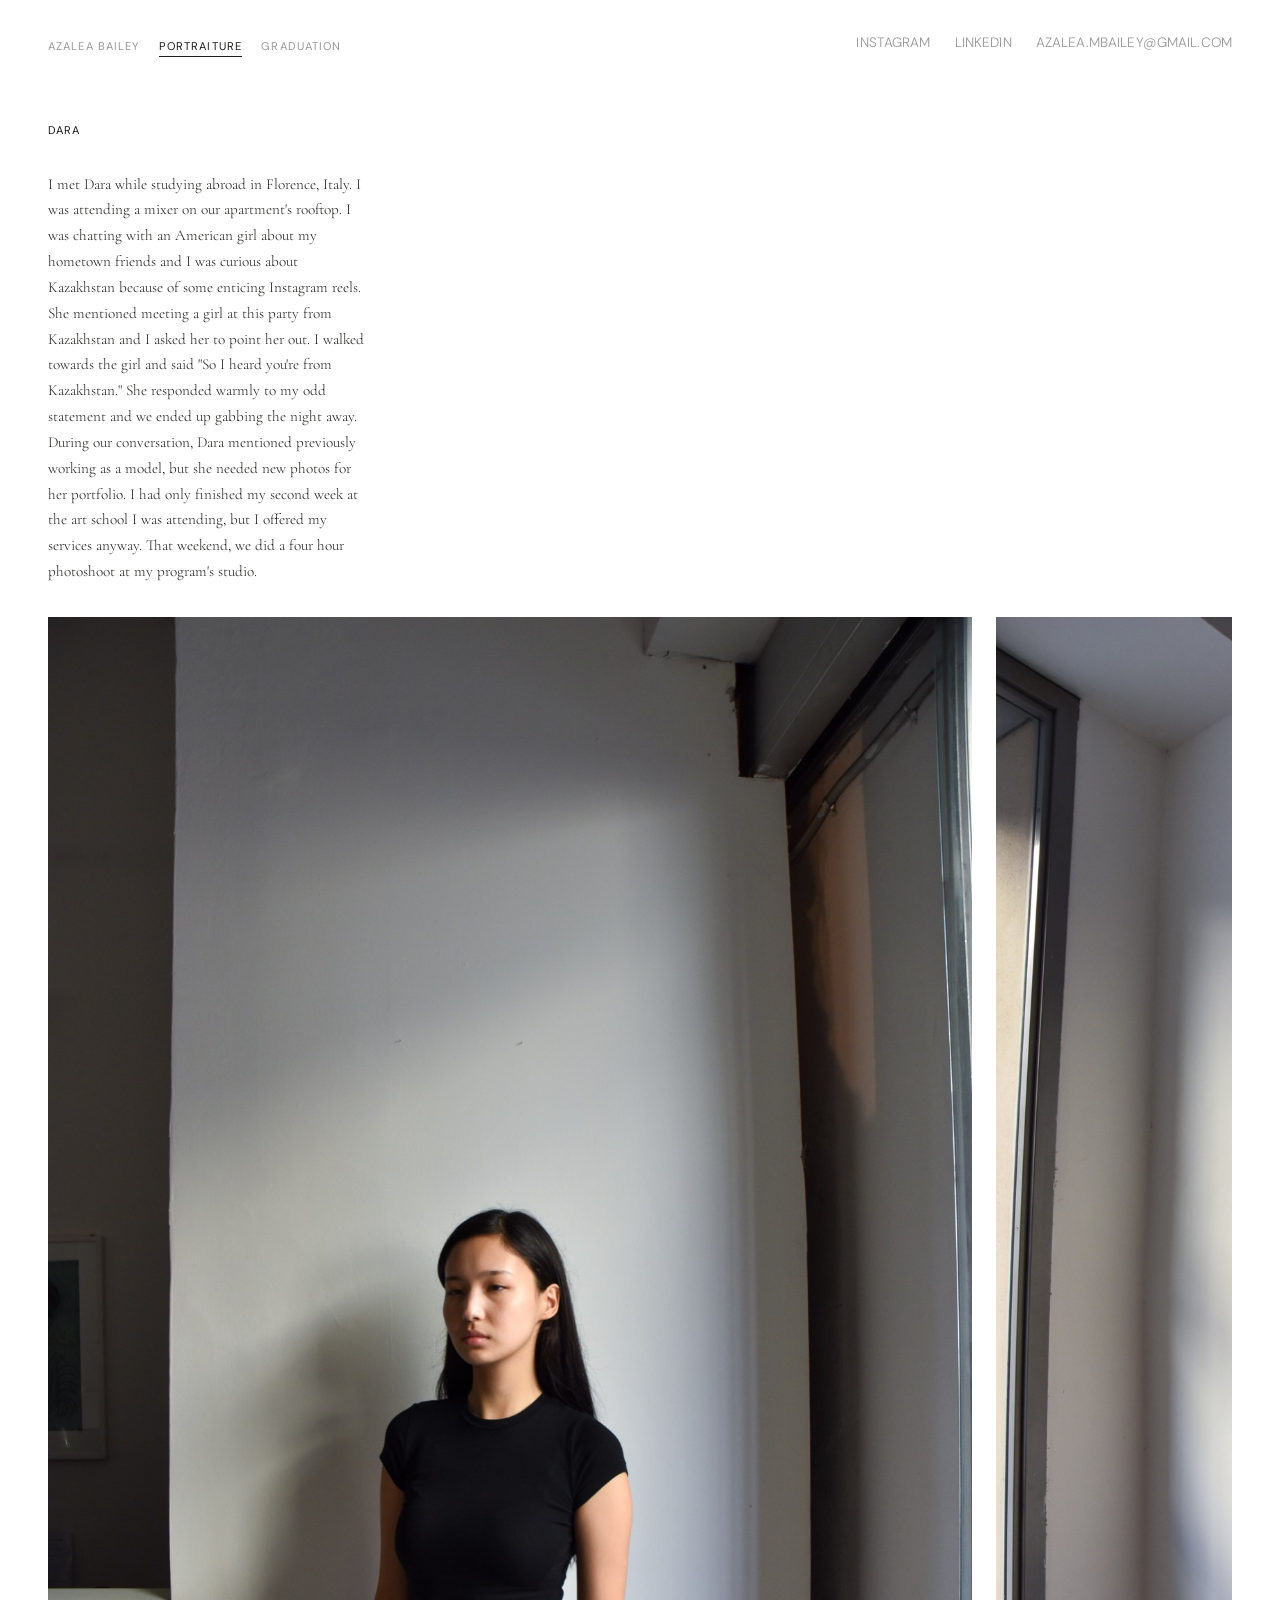
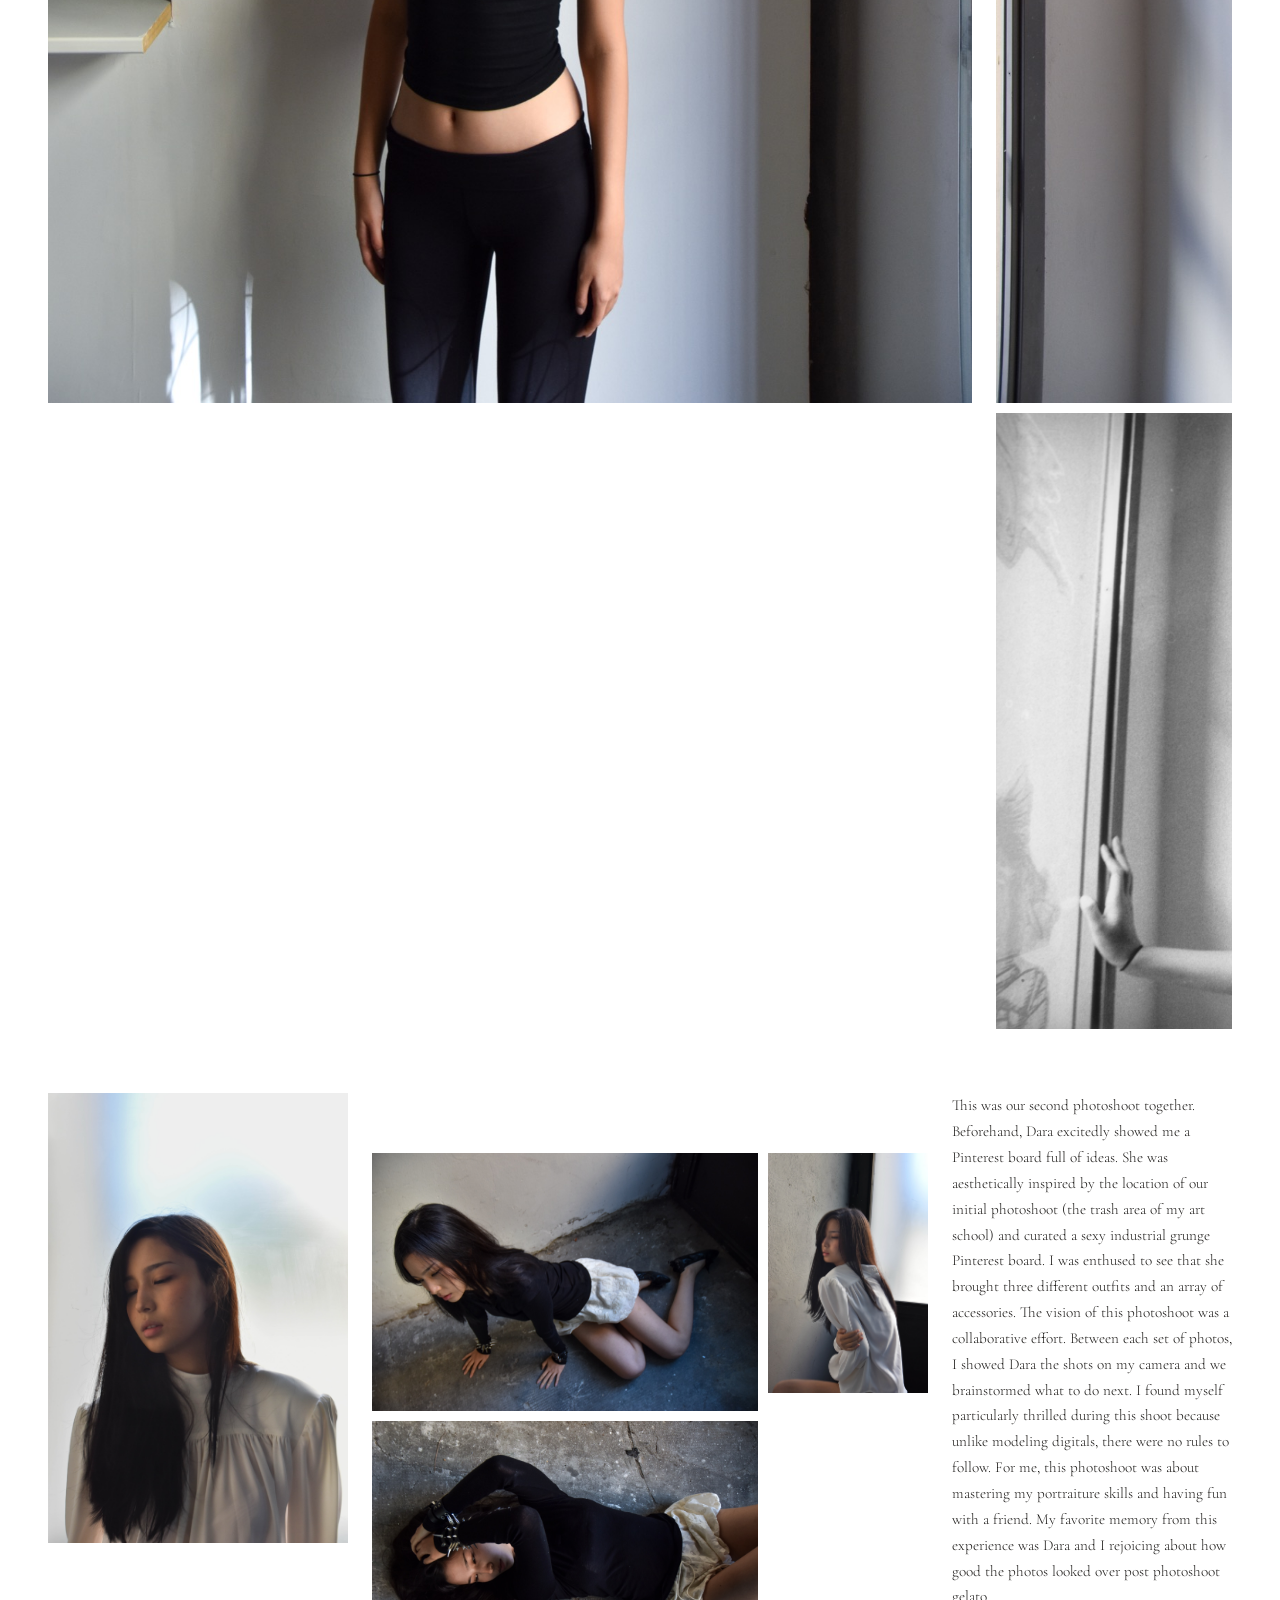
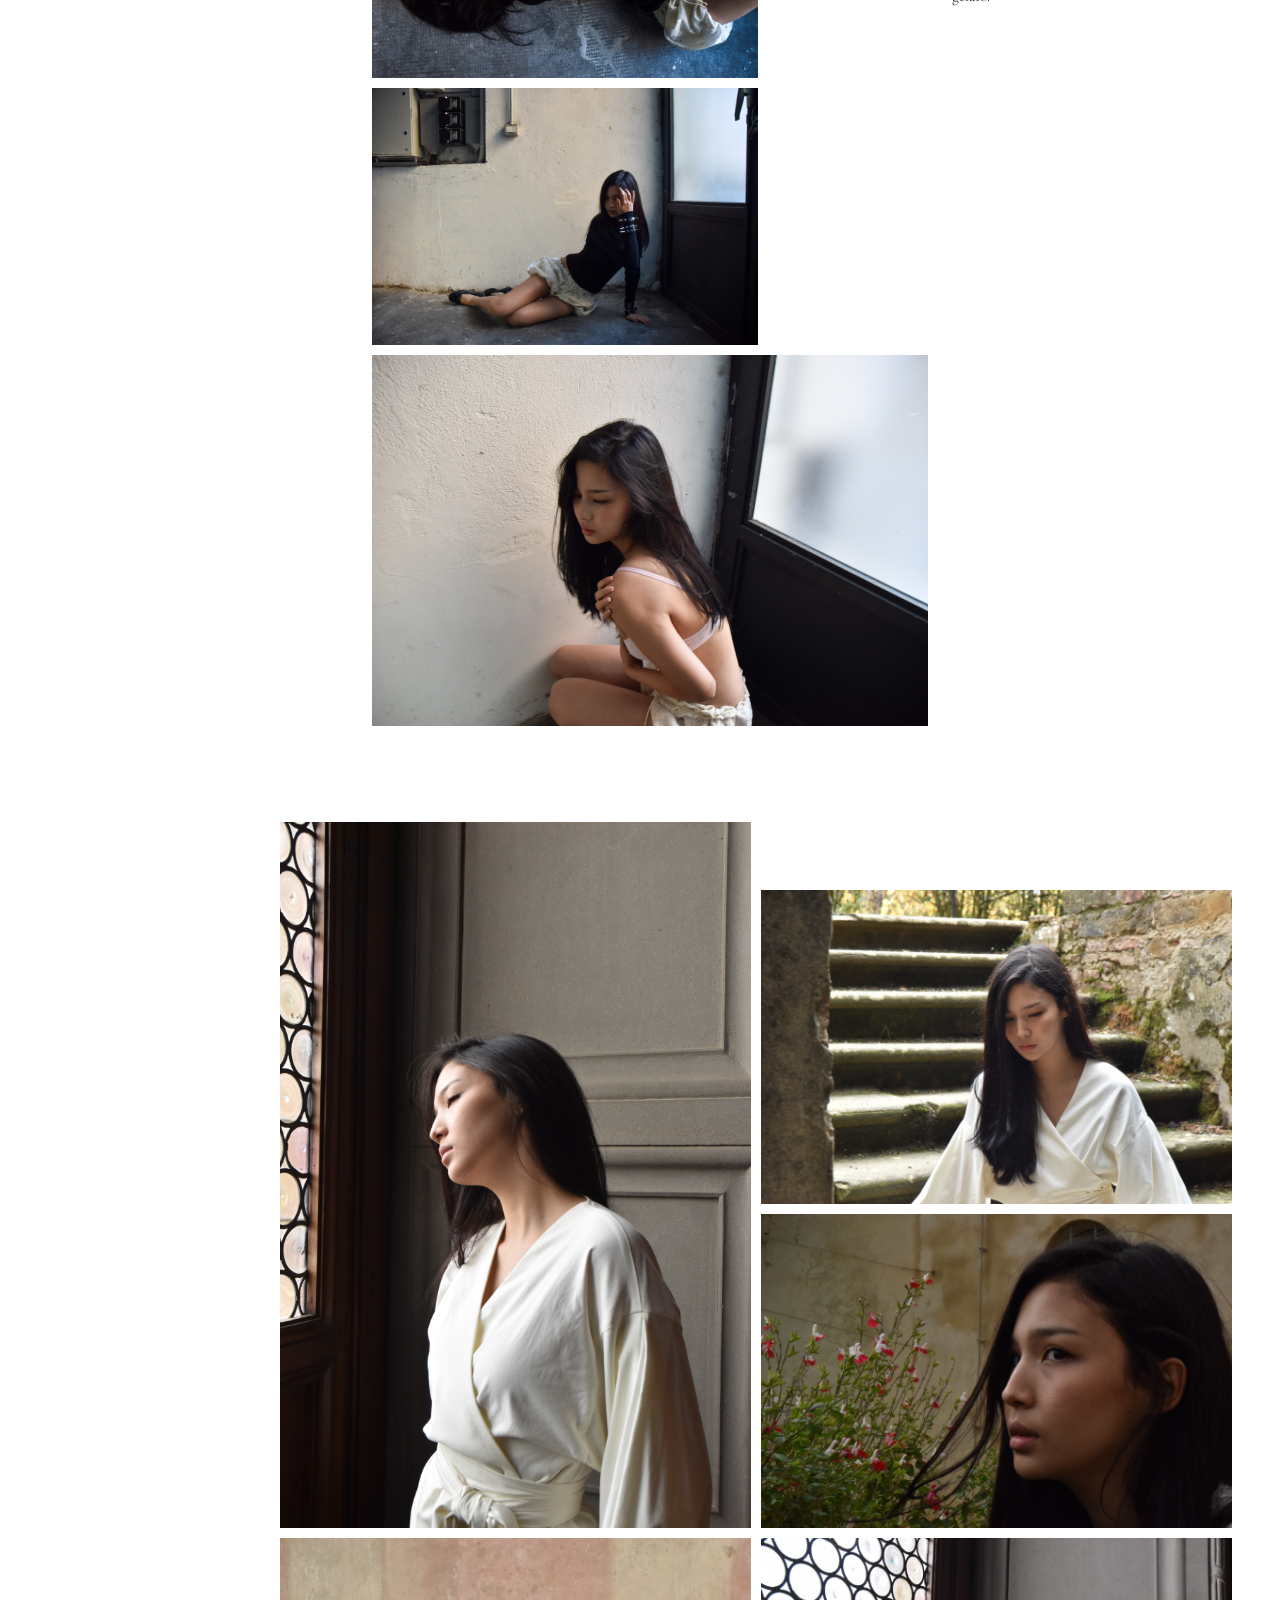
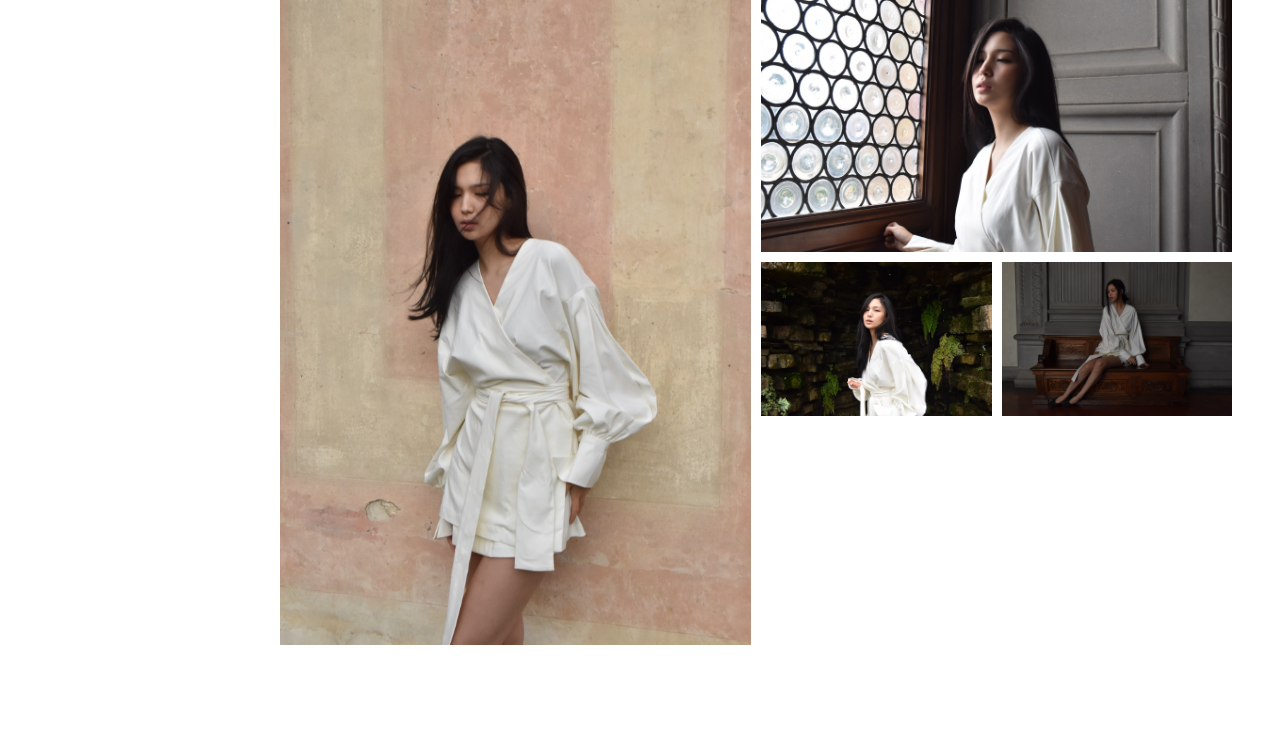
==== dara.html @ bbcf25f9 "Dara p1: swipeable photo strip at medium widths At 769–1350px, the photo columns now live inside a h" ====
<!DOCTYPE html>
<html lang="en">
<head>
  <meta charset="UTF-8" />
  <meta name="viewport" content="width=device-width, initial-scale=1.0" />
  <title>Dara — Azalea Bailey</title>
  <link rel="preconnect" href="https://fonts.googleapis.com" />
  <link rel="preconnect" href="https://fonts.gstatic.com" crossorigin />
  <link href="https://fonts.googleapis.com/css2?family=Cormorant+Garamond:ital,wght@0,300;0,400;0,600;1,300;1,400&family=DM+Sans:wght@300;400&family=Space+Grotesk:wght@300;400;500;700&display=swap" rel="stylesheet" />
  <link rel="icon" href="photos/bio/web_icon.png" type="image/png" />
  <link rel="stylesheet" href="styles.css" />
</head>
<body class="subject-page">

  <nav class="nav-minimal">
    <ul class="nav-minimal-tabs">
      <li><a href="index.html" class="nav-tab">Azalea Bailey</a></li>
      <li><a href="index.html" class="nav-tab active">Portraiture</a></li>
      <li><a href="index.html" class="nav-tab">Graduation</a></li>
    </ul>
  </nav>

  <ul class="minimal-name-list ab-contact">
    <li><a href="https://www.instagram.com/azalea.maharani/" target="_blank" rel="noopener">Instagram</a></li>
    <li><a href="https://www.linkedin.com/in/azaleambailey/" target="_blank" rel="noopener">LinkedIn</a></li>
    <li><a href="mailto:azalea.mbailey@gmail.com">azalea.mbailey@gmail.com</a></li>
  </ul>

  <section class="gallery-section subject-section">
    <div class="dara-grid">
      <div class="dara-text-col">
        <p class="subject-name">Dara</p>
        <p class="dara-intro-text">I met Dara while studying abroad in Florence, Italy. I was attending a mixer on our apartment's rooftop. I was chatting with an American girl about my hometown friends and I was curious about Kazakhstan because of some enticing Instagram reels. She mentioned meeting a girl at this party from Kazakhstan and I asked her to point her out. I walked towards the girl and said "So I heard you're from Kazakhstan." She responded warmly to my odd statement and we ended up gabbing the night away.</p>
        <p class="dara-intro-text">During our conversation, Dara mentioned previously working as a model, but she needed new photos for her portfolio. I had only finished my second week at the art school I was attending, but I offered my services anyway. That weekend, we did a four hour photoshoot at my program's studio.</p>
      </div>
      <div class="dara-photo-strip">
        <div class="dara-col" style="flex: 0 0 340px; margin-top: 130px;">
          <div class="dara-photo" style="aspect-ratio: 2 / 3; width: 340px;"><img src="photos/portraiture/dara/p1/DSC_0160-2.jpg" alt="Dara portrait" /></div>
        </div>
        <div class="dara-col" style="flex: 0 0 510px;">
          <div class="dara-photo" style="aspect-ratio: 2 / 3; width: 348px;"><img src="photos/portraiture/dara/p1/DSC_0226-2.jpg" alt="Dara portrait" /></div>
          <div class="dara-photo" style="aspect-ratio: 6246 / 4171; width: 510px;"><img src="photos/portraiture/dara/p1/azalea0007-2.jpg" alt="Dara portrait" /></div>
        </div>
      </div>
    </div>
    <div class="dara-p2">
      <div class="dara-p2-left-col">
        <div class="dara-photo" style="aspect-ratio: 2 / 3;"><img src="photos/portraiture/dara/p2/bailey_006 (1).jpg" alt="Dara portrait" /></div>
      </div>
      <div class="dara-p2-right" style="margin-top: 60px;">
        <div class="dara-p2-top">
          <div class="dara-p2-middle">
            <div class="dara-photo" style="width: 185px; aspect-ratio: 3 / 2;"><img src="photos/portraiture/dara/p2/DSC_0006-6.jpg" alt="Dara portrait" /></div>
            <div class="dara-photo" style="width: 185px; aspect-ratio: 3 / 2;"><img src="photos/portraiture/dara/p2/DSC_0085-4.jpg" alt="Dara portrait" /></div>
            <div class="dara-photo" style="width: 185px; aspect-ratio: 3 / 2;"><img src="photos/portraiture/dara/p2/DSC_0193-2.jpg" alt="Dara portrait" /></div>
          </div>
          <div class="dara-photo" style="width: 255px; aspect-ratio: 2 / 3; flex-shrink: 0;"><img src="photos/portraiture/dara/p2/bailey_005 (1).jpg" alt="Dara portrait" /></div>
        </div>
        <div class="dara-photo" style="width: 360px; aspect-ratio: 3 / 2;"><img src="photos/portraiture/dara/p2/DSC_0368-3.jpg" alt="Dara portrait" /></div>
      </div>
      <div style="flex: 0 0 280px; padding-top: 60px; margin-left: 6rem;">
        <p class="dara-intro-text" style="max-width: none;">This was our second photoshoot together. Beforehand, Dara excitedly showed me a Pinterest board full of ideas. She was aesthetically inspired by the location of our initial photoshoot (the trash area of my art school) and curated a sexy industrial grunge Pinterest board. I was enthused to see that she brought three different outfits and an array of accessories. The vision of this photoshoot was a collaborative effort. Between each set of photos, I showed Dara the shots on my camera and we brainstormed what to do next. I found myself particularly thrilled during this shoot because unlike modeling digitals, there were no rules to follow. For me, this photoshoot was about mastering my portraiture skills and having fun with a friend. My favorite memory from this experience was Dara and I rejoicing about how good the photos looked over post photoshoot gelato.</p>
      </div>
    </div>
    <div class="dara-p3-wrapper">
      <div class="dara-p3-text">
      </div>
    <div class="dara-p3-section" style="width: fit-content; margin-left: auto; margin-right: 0;">
      <!-- Top row: large left + 2 stacked right -->
      <div class="dara-p3-row" style="align-items: flex-end;">
        <div style="width: 370px; aspect-ratio: 2 / 3; flex-shrink: 0;"><img src="photos/portraiture/dara/p3/t1/DSC_0146.JPG" alt="Dara portrait" data-folder="t1" /></div>
        <div class="dara-p3-col">
          <div style="width: 340px; aspect-ratio: 3 / 2;"><img src="photos/portraiture/dara/p3/t2/DSC_0808.JPG" alt="Dara portrait" data-folder="t2" /></div>
          <div style="width: 340px; aspect-ratio: 3 / 2;"><img src="photos/portraiture/dara/p3/t3/DSC_0683.JPG" alt="Dara portrait" data-folder="t3" /></div>
        </div>
      </div>
      <!-- Bottom row: left + right col (large + 2 small) -->
      <div class="dara-p3-row">
        <div style="width: 305px; aspect-ratio: 2 / 3; flex-shrink: 0;"><img src="photos/portraiture/dara/p3/t4/DSC_0635.JPG" alt="Dara portrait" data-folder="t4" /></div>
        <div class="dara-p3-col">
          <div style="width: 570px; aspect-ratio: 3 / 2;"><img src="photos/portraiture/dara/p3/t5/DSC_0130.JPG" alt="Dara portrait" data-folder="t5" /></div>
          <div class="dara-p3-pair">
            <div style="width: 240px; aspect-ratio: 3 / 2;"><img src="photos/portraiture/dara/p3/t6/DSC_0966.JPG" alt="Dara portrait" data-folder="t6" /></div>
            <div style="width: 240px; aspect-ratio: 3 / 2;"><img src="photos/portraiture/dara/p3/t7/DSC_0464.JPG" alt="Dara portrait" data-folder="t7" /></div>
          </div>
        </div>
      </div>
    </div>
    </div>
  </section>


<script>
  const p3Pools = {
    t1: ['DSC_0146.JPG','DSC_0151.JPG','DSC_0163.JPG','DSC_0174.JPG','DSC_0178.JPG','DSC_0179.JPG','DSC_0187.JPG','DSC_0205.JPG','DSC_0282.JPG','DSC_0300.JPG'],
    t2: ['DSC_0808.JPG','DSC_0813.JPG','DSC_0816.JPG','DSC_0875.JPG','DSC_0876.JPG','DSC_0877.JPG'],
    t3: ['DSC_0683.JPG'],
    t4: ['DSC_0635.JPG','DSC_0663.JPG'],
    t5: ['DSC_0130.JPG','DSC_0264.JPG','DSC_0265.JPG','DSC_0342.JPG','DSC_0403.JPG'],
    t6: ['DSC_0966.JPG'],
    t7: ['DSC_0464.JPG','DSC_0465.JPG'],
  };

  function scheduleSwap(img, folder) {
    const delay = 15000 + Math.random() * 10000;
    setTimeout(() => {
      const pool = p3Pools[folder];
      if (pool.length > 1) {
        const current = img.src.split('/').pop();
        const others = pool.filter(f => f !== current);
        const next = others[Math.floor(Math.random() * others.length)];
        const nextSrc = `photos/portraiture/dara/p3/${folder}/${next}`;
        const preload = new Image();
        preload.onload = () => {
          img.style.transition = 'opacity 2s ease';
          img.style.opacity = '0';
          setTimeout(() => {
            img.src = nextSrc;
            img.style.opacity = '1';
          }, 2000);
        };
        preload.src = nextSrc;
      }
      scheduleSwap(img, folder);
    }, delay);
  }

  document.querySelectorAll('.dara-p3-section img[data-folder]').forEach(img => {
    scheduleSwap(img, img.dataset.folder);
  });

  window.addEventListener('scroll', () => {
    document.querySelector('.ab-contact')?.classList.toggle('scrolled', window.scrollY > 50);
  });
</script>
</body>
</html>
---- styles.css ----
*, *::before, *::after {
  box-sizing: border-box;
  margin: 0;
  padding: 0;
}

:root {
  --bg: #ffffff;
  --bg-lavender: #e4e2ed;
  --bg-blush: #d9c0b3;
  --bg-silver: #c8c8c5;
  --bg-sage: #d1d5b9;
  --surface: #ece9e6;
  --text: #1e1c1a;
  --text-muted: #7a7672;
  --accent: #b0957e;
  --border: #dddad6;
  --font-display: 'Cormorant Garamond', Georgia, serif;
  --font-body: 'DM Sans', system-ui, sans-serif;
}

html {
  scroll-behavior: smooth;
}

body {
  background-color: var(--bg);
  color: var(--text);
  font-family: var(--font-body);
  font-weight: 300;
  line-height: 1.6;
  -webkit-font-smoothing: antialiased;
}

/* ── Minimal Site Layout ── */

body.minimal {
  overflow: hidden;
}

.nav-minimal {
  position: fixed;
  top: 0;
  left: 0;
  right: 0;
  z-index: 100;
  display: flex;
  justify-content: flex-start;
  align-items: baseline;
  padding: 2rem 3rem;
}

.nav-minimal-logo {
  font-family: var(--font-display);
  font-size: 0.85rem;
  font-weight: 500;
  letter-spacing: -0.01em;
  color: var(--text);
}

.nav-minimal-tabs {
  display: flex;
  gap: 1.2rem;
  list-style: none;
}

.nav-tab {
  font-family: var(--font-body);
  font-size: 0.7rem;
  font-weight: 400;
  letter-spacing: 0.1em;
  text-transform: uppercase;
  color: var(--text);
  text-decoration: none;
  transition: color 0.2s ease;
  position: relative;
  padding-bottom: 2px;
}

.nav-tab.active::after {
  content: '';
  position: absolute;
  bottom: -2px;
  left: 0;
  right: 0;
  height: 1px;
  background: currentColor;
}

.nav-tab:not(.active) {
  opacity: 0.45;
}

.nav-tab:hover {
  opacity: 1;
}

.minimal-main {
  display: flex;
  min-height: 100vh;
  padding: 7rem 3rem 3rem;
  gap: 4rem;
}

.minimal-list {
  flex: 0 0 280px;
  display: flex;
  flex-direction: column;
  height: calc(100vh - 7rem - 3rem);
  overflow-y: auto;
  gap: 1.5rem;
}

body.ab-active .minimal-list {
  flex-basis: clamp(260px, 40vw, 600px);
}

.ab-bio {
  display: flex;
  flex-direction: column;
  gap: 1rem;
  order: 1;
}

.ab-contact {
  position: fixed;
  top: 2rem;
  right: 3rem;
  z-index: 99;
  display: flex;
  flex-direction: row;
  flex-wrap: wrap;
  gap: 1.5rem;
  margin-top: 0 !important;
  padding-top: 0;
  border-top: none;
}

.ab-contact li a {
  font-family: var(--font-body);
  font-size: 0.7rem;
  font-weight: 400;
  letter-spacing: 0.1em;
  text-transform: uppercase;
  color: var(--text);
  opacity: 0.45;
  padding: 0;
  display: block;
  line-height: 1;
  transition: opacity 0.2s ease;
}

.ab-contact li a:hover {
  opacity: 1;
}

.ab-contact li a::after {
  content: none;
}

.ab-bio-mobile {
  display: none !important;
}

.mobile-name-heading {
  display: none;
}

.minimal-section-label {
  font-size: 0.65rem;
  letter-spacing: 0.18em;
  text-transform: uppercase;
  color: var(--text-muted);
  margin-bottom: 0.75rem;
}

.minimal-name-list {
  list-style: none;
}

.minimal-name-list li a {
  font-family: var(--font-body);
  font-size: 0.85rem;
  font-weight: 300;
  letter-spacing: 0.01em;
  color: var(--text);
  text-decoration: none;
  display: block;
  line-height: 1.6;
  padding: 0;
  transition: opacity 0.2s ease;
}

.minimal-name-list li a:hover {
  opacity: 0.6;
}

.minimal-default {
  display: flex;
  flex-direction: column;
  gap: 1.5rem;
  opacity: 1;
  transition: opacity 0.4s ease;
  width: 100%;
  max-width: 700px;
}

.minimal-default.hidden {
  display: none;
}

.minimal-bio {
  font-family: var(--font-display);
  font-size: 1.05rem;
  font-weight: 300;
  color: var(--text);
  line-height: 1.85;
}


.bio-header-photo {
  max-height: 72vh;
  max-width: 100%;
  object-fit: contain;
  display: block;
}

.minimal-contact {
  font-size: 0.8rem;
  color: var(--text-muted);
  text-decoration: none;
  letter-spacing: 0.03em;
  transition: color 0.2s ease;
}

.minimal-contact:hover {
  color: var(--text);
}

.minimal-preview-area {
  flex: 1;
  display: flex;
  align-items: center;
  justify-content: center;
  position: relative;
  overflow-y: auto;
  max-height: calc(100vh - 7rem - 3rem);
  order: -1;
}

.minimal-preview-img {
  position: absolute;
  top: 50%;
  left: 50%;
  transform: translate(-50%, -50%);
  max-height: 75vh;
  max-width: 100%;
  object-fit: contain;
  opacity: 0;
  transition: opacity 0.4s ease;
}

.minimal-preview-img.visible {
  opacity: 1;
}

.section-list.hidden-section {
  display: none;
}

/* ── Graduation Grid ── */

.grad-grid {
  display: flex;
  gap: 10px;
  align-items: flex-start;
  width: 100%;
}

.grad-grid.hidden { display: none; }

.grad-col {
  display: flex;
  flex-direction: column;
  gap: 10px;
}

.grad-col-sm  { flex: 0 0 20%; }
.grad-col-lg  { flex: 0 0 33%; }

.grad-right-section {
  flex: 1;
  display: flex;
  flex-direction: column;
  gap: 10px;
}

.grad-right-row {
  display: flex;
  gap: 10px;
}

.grad-right-row .grad-item {
  flex: 1;
}

.grad-text {
  font-family: var(--font-display);
  font-size: 0.95rem;
  font-weight: 300;
  color: var(--text-muted);
  max-width: 320px;
  line-height: 1.7;
}

.grad-item img {
  width: 100%;
  height: auto;
  display: block;
}

#grad-landscape-hero {
  margin-left: calc(-20vw - 2rem);
  width: calc(100% + 20vw + 2rem);
}

.grad-item-centered {
  display: flex;
  justify-content: flex-start;
}

#dsc2-0118 {
  width: 82%;
}

body.grad-active .minimal-preview-area {
  overflow-y: auto;
  max-height: calc(100vh - 7rem - 3rem);
  align-items: flex-start;
}

body.grad-active .minimal-list,
body:not(.ab-active):not(.grad-active) .minimal-list {
  display: none;
}

/* ── Portraiture Overview Grid ── */

.portraiture-grid {
  display: flex;
  gap: 12px;
  align-items: center;
  min-width: 0;
}

.portraiture-grid.hidden {
  display: none;
}

/* Isis — left panel, natural size */
.port-main {
  display: block;
  flex-shrink: 1;
  min-width: 0;
  position: relative;
  overflow: hidden;
}

.port-main img {
  display: block;
  max-height: 49vh;
  max-width: 100%;
  width: auto;
  height: auto;
  transition: opacity 0.2s ease;
}

.port-main:hover img { opacity: 0.75; }

/* Right panel — two rows */
.port-grid-right {
  display: flex;
  flex-direction: column;
  gap: 10px;
  flex-shrink: 1;
  min-width: 0;
}

.port-row {
  display: flex;
  gap: 10px;
  align-items: flex-start;
}

/* Nina — bottom-aligned so its bottom edge meets Orjowan's top edge */
.port-row:first-child .port-item:last-child {
  align-self: flex-end;
}

/* Nina/eyes — slightly larger than default */
.port-row:first-child .port-item:last-child img { max-height: 37vh; }

/* Nefer — smaller than before but bigger than Orjowan */
.port-row:last-child .port-item:first-child img { max-height: 26vh; }

/* Orjowan — slightly smaller */
.port-row:last-child .port-item:last-child img { max-height: 23vh; }

/* Each photo at natural proportions, roughly half of Isis height */
.port-item {
  display: block;
  flex-shrink: 1;
  min-width: 0;
  position: relative;
  overflow: hidden;
}

.port-item img {
  display: block;
  max-height: 32vh;
  max-width: 100%;
  width: auto;
  height: auto;
  transition: opacity 0.2s ease;
}

.port-item:hover img { opacity: 0.75; }

/* Dara — larger than the other right-panel photos */
.port-row:first-child .port-item:first-child img {
  max-height: 52vh;
}

.muted-link {
  font-family: var(--font-body);
  font-size: 0.95rem;
  color: var(--text-muted);
  text-decoration: none;
  display: block;
  line-height: 1.6;
  cursor: default;
}

/* ── Navigation ── */

.nav {
  position: fixed;
  top: 0;
  left: 0;
  right: 0;
  z-index: 100;
  display: flex;
  justify-content: space-between;
  align-items: center;
  padding: 1.5rem 3rem;
  background: linear-gradient(to bottom, rgba(255,255,255,0.96) 0%, transparent 100%);
}

.nav-logo {
  font-family: var(--font-display);
  font-size: 1rem;
  font-weight: 500;
  letter-spacing: -0.01em;
  color: var(--text);
  text-decoration: none;
}

.nav-links {
  list-style: none;
  display: flex;
  gap: 2.5rem;
}

.nav-links a {
  color: var(--text-muted);
  text-decoration: none;
  font-size: 0.75rem;
  letter-spacing: 0.1em;
  text-transform: uppercase;
  transition: color 0.2s ease;
}

.nav-links a:hover {
  color: var(--text);
}

/* ── Hero / Bio ── */

.hero {
  min-height: 100vh;
  display: grid;
  grid-template-columns: 1fr 1fr;
  align-items: center;
  padding: 7rem 3rem 4rem 0;
  gap: 4rem;
  border-bottom: 1px solid var(--border);
  background-color: var(--bg);
}

.hero-text {
  max-width: 520px;
  padding-left: 1.5rem;
}

.hero-eyebrow {
  font-size: 0.68rem;
  letter-spacing: 0.2em;
  text-transform: uppercase;
  color: var(--accent);
  margin-bottom: 1.25rem;
}

.hero-name {
  font-family: var(--font-display);
  font-size: clamp(3rem, 6vw, 5.5rem);
  font-weight: 700;
  line-height: 1.0;
  letter-spacing: -0.03em;
  color: var(--text);
  margin-bottom: 1.75rem;
}

.hero-bio {
  font-size: 0.95rem;
  line-height: 1.9;
  color: var(--text-muted);
}

/* ── Bio Photos Collage (overlapping) ── */

.bio-collage {
  position: relative;
  height: 560px;
  flex-shrink: 0;
  width: 100%;
  overflow: visible;
}

.bio-collage-item {
  position: absolute;
  overflow: hidden;
  border-radius: 3px;
  box-shadow: 0 10px 36px rgba(0, 0, 0, 0.12);
  transition: transform 0.6s ease, box-shadow 0.6s ease;
  cursor: pointer;
}

.bio-collage-item:hover {
  box-shadow: 0 18px 50px rgba(0, 0, 0, 0.2);
}

.bio-collage-item img {
  width: 100%;
  height: 100%;
  object-fit: cover;
  display: block;
}

/* head.jpg — dominant, center */
.bio-collage-item:nth-child(1) {
  width: 310px; height: 445px;
  top: 30px; left: 130px;
  transform: rotate(1deg);
  z-index: 1;
}
.bio-collage-item:nth-child(1):hover { transform: rotate(1deg) scale(1.03); }

/* germ.JPG — top-left */
.bio-collage-item:nth-child(2) {
  width: 165px; height: 225px;
  top: 0; left: 0;
  transform: rotate(-7deg);
  z-index: 2;
}
.bio-collage-item:nth-child(2):hover { transform: rotate(-7deg) scale(1.03); }

/* trum.jpg — lower-left, landscape */
.bio-collage-item:nth-child(3) {
  width: 220px; height: 147px;
  top: 235px; left: -45px;
  transform: rotate(-3deg);
  z-index: 0;
}
.bio-collage-item:nth-child(3):hover { transform: rotate(-3deg) scale(1.03); }

/* switz.jpeg — top-right, landscape */
.bio-collage-item:nth-child(4) {
  width: 245px; height: 163px;
  top: 0; left: 383px;
  transform: rotate(5deg);
  z-index: 2;
}
.bio-collage-item:nth-child(4):hover { transform: rotate(5deg) scale(1.03); }

/* gradv.jpg — bottom-center */
.bio-collage-item:nth-child(5) {
  width: 165px; height: 220px;
  top: 428px; left: 148px;
  transform: rotate(-4deg);
  z-index: 1;
}
.bio-collage-item:nth-child(5):hover { transform: rotate(-4deg) scale(1.03); }

/* kazak.jpg — bottom-right, portrait */
.bio-collage-item:nth-child(6) {
  width: 160px; height: 215px;
  top: 330px; left: 400px;
  transform: rotate(3.5deg);
  z-index: 0;
}
.bio-collage-item:nth-child(6):hover { transform: rotate(3.5deg) scale(1.03); }

/* ── Gallery Sections ── */

.gallery-section {
  padding: 6rem 3rem;
  border-bottom: 1px solid var(--border);
}

body.subject-page .nav-minimal {
  position: relative;
}

body.subject-page .ab-contact {
  position: fixed !important;
  top: 2rem;
  right: 3rem;
  left: auto;
  transition: opacity 0.4s ease;
}

body.subject-page .ab-contact.scrolled {
  opacity: 0;
  pointer-events: none;
}

body.subject-page .gallery-section {
  padding-top: 2rem;
}

.gallery-section.alt-bg {
  background-color: #f5f3f0;
}

.section-header {
  display: flex;
  align-items: flex-start;
  gap: 2rem;
  margin-bottom: 4rem;
}

.section-number {
  font-family: var(--font-display);
  font-size: 0.7rem;
  color: var(--accent);
  letter-spacing: 0.1em;
  padding-top: 0.5rem;
  flex-shrink: 0;
}

.section-title {
  font-family: var(--font-display);
  font-size: clamp(2.5rem, 5vw, 4rem);
  font-weight: 700;
  line-height: 1.05;
  letter-spacing: -0.03em;
  margin-bottom: 0.75rem;
}

.section-desc {
  font-size: 0.9rem;
  color: var(--text-muted);
  max-width: 400px;
  line-height: 1.75;
}

/* ── Photo Grid (grad placeholders) ── */

.gallery-grid {
  display: grid;
  grid-template-columns: repeat(3, 1fr);
  grid-auto-rows: 300px;
  gap: 6px;
}

.photo-slot {
  background-color: var(--bg-lavender);
  border-radius: 4px;
  display: flex;
  align-items: center;
  justify-content: center;
  overflow: hidden;
  position: relative;
  transition: opacity 0.3s ease;
  cursor: pointer;
}

.photo-slot:nth-child(2) { background-color: var(--bg-blush); }
.photo-slot:nth-child(3) { background-color: var(--bg-silver); }
.photo-slot:nth-child(4) { background-color: var(--bg-sage); }
.photo-slot:nth-child(5) { background-color: var(--bg-lavender); }
.photo-slot:nth-child(6) { background-color: var(--bg-blush); }

.photo-slot:hover { opacity: 0.88; }
.photo-slot.tall  { grid-row: span 2; }
.photo-slot.wide  { grid-column: span 2; }

.photo-slot img {
  width: 100%;
  height: 100%;
  object-fit: cover;
  display: block;
}

.photo-placeholder-label {
  font-size: 0.62rem;
  letter-spacing: 0.15em;
  text-transform: uppercase;
  color: rgba(0,0,0,0.2);
  user-select: none;
}

/* ── Portraiture Grid (natural ratios, no tilt, no overlap) ── */

.portrait-grid {
  display: flex;
  flex-wrap: wrap;
  gap: 10px;
  align-items: flex-end;
  justify-content: center;
  padding-left: 80px;
}

.portrait-grid .photo-slot {
  flex-shrink: 0;
  background: none;
  border-radius: 0;
}

.portrait-grid .photo-slot.portrait {
  width: 260px;
  aspect-ratio: 2 / 3;
}

.portrait-grid .photo-slot.landscape {
  width: 400px;
  aspect-ratio: 3 / 2;
}

.portrait-grid .photo-slot.landscape.large {
  width: 660px;
  aspect-ratio: 3 / 2;
}

.portrait-grid .photo-slot.landscape.medium {
  width: 590px;
  aspect-ratio: 3 / 2;
}

.portrait-grid .photo-slot.square {
  width: 320px;
  aspect-ratio: 4791 / 5073;
}

.portrait-grid .photo-slot img {
  width: 100%;
  height: 100%;
  object-fit: cover;
  display: block;
}

/* shad — top-aligned to match the gap spacing of surrounding photos */
.portrait-grid .photo-slot:nth-child(5) {
  align-self: flex-start;
}

.portrait-grid .photo-link {
  position: relative;
  text-decoration: none;
}

.photo-overlay {
  position: absolute;
  inset: 0;
  display: flex;
  align-items: center;
  justify-content: center;
  text-align: center;
  background: rgba(30, 28, 26, 0.45);
  opacity: 0;
  transition: opacity 0.3s ease;
}

.photo-overlay span {
  color: #fff;
  font-family: var(--font-body);
  font-size: 0.7rem;
  font-weight: 400;
  font-style: normal;
  letter-spacing: 0.12em;
  text-transform: uppercase;
  padding: 0 1.5rem;
}

.photo-link:hover .photo-overlay {
  opacity: 1;
}

/* ── Subject Page (e.g. orjowan.html) ── */

.subject-section {
  padding-top: 7rem;
  border-bottom: none;
}

.subject-name {
  font-family: var(--font-body);
  font-size: 0.7rem;
  font-weight: 400;
  letter-spacing: 0.1em;
  text-transform: uppercase;
  color: var(--text);
  display: block;
  margin-bottom: 2rem;
}

.subject-caption {
  font-family: var(--font-display);
  font-size: 0.95rem;
  font-weight: 300;
  color: var(--text-muted);
  line-height: 1.7;
  max-width: 220px;
}

.subject-section .photo-slot:hover,
.subject-section .nina-photo:hover,
.subject-section .orjowan-collage-item:hover {
  opacity: 1;
  cursor: default;
}

.back-link {
  color: var(--text-muted);
  text-decoration: none;
  font-size: 0.8rem;
  letter-spacing: 0.05em;
  transition: color 0.2s ease;
}

.back-link:hover {
  color: var(--text);
}

/* ── Nina Two-Column Grid ── */

.nina-grid {
  display: flex;
  align-items: flex-start;
  gap: 10px;
  max-width: 870px;
  margin: 0 auto;
  padding-left: 80px;
}

.nina-col {
  flex: 1;
  display: flex;
  flex-direction: column;
  gap: 10px;
}

.nina-photo {
  width: 100%;
}

.nina-photo img {
  width: 100%;
  height: 100%;
  object-fit: cover;
  display: block;
}

/* ── Dara Two-Column Grid ── */

.dara-grid {
  display: flex;
  align-items: flex-start;
  gap: 10px;
  max-width: 1200px;
  margin: 0 auto;
}

.dara-text-col {
  flex: 1;
  padding-top: 130px;
  padding-right: 2rem;
}

.dara-p2-left-col {
  display: flex;
  flex-direction: column;
  gap: 1.5rem;
  flex-shrink: 0;
  width: 485px;
}

.dara-intro-text {
  font-family: var(--font-display);
  font-size: 0.95rem;
  font-weight: 300;
  color: var(--text);
  line-height: 1.7;
  max-width: 320px;
}

.dara-col {
  display: flex;
  flex-direction: column;
  gap: 10px;
}

.dara-photo-strip {
  display: flex;
  align-items: flex-start;
  gap: 10px;
  flex-shrink: 0;
}

.dara-photo img {
  width: 100%;
  height: 100%;
  object-fit: cover;
  display: block;
}

/* ── Dara P2 Grid ── */

.dara-p2 {
  display: flex;
  align-items: flex-start;
  gap: 10px;
  margin: 6rem auto 0;
}

.dara-p2-right {
  display: flex;
  flex-direction: column;
  gap: 10px;
}

.dara-p2-top {
  display: flex;
  align-items: flex-start;
  gap: 10px;
}

.dara-p2-middle {
  display: flex;
  flex-direction: column;
  gap: 10px;
}

/* ── Dara P3 Grid ── */

.dara-p3-wrapper {
  display: flex;
  align-items: flex-start;
  gap: 2rem;
  margin: 6rem auto 0;
}

.dara-p3-text {
  flex: 0 0 200px;
  padding-top: 2rem;
  font-family: var(--font-display);
  font-size: 0.95rem;
  font-weight: 300;
  color: var(--text-muted);
  line-height: 1.7;
}

.dara-p3-section {
  display: flex;
  flex-direction: column;
  gap: 10px;
}

.dara-p3-row {
  display: flex;
  align-items: flex-start;
  gap: 10px;
}

.dara-p3-col {
  display: flex;
  flex-direction: column;
  gap: 10px;
}

.dara-p3-pair {
  display: flex;
  gap: 10px;
}

.dara-p3-section img {
  width: 100%;
  height: 100%;
  object-fit: cover;
  display: block;
}

/* ── Orjowan Collage (no overlap, no borders) ── */

.orjowan-collage {
  display: flex;
  align-items: center;
  justify-content: flex-start;
  gap: 10px;
  max-width: 1100px;
  margin: 0 auto;
  padding-left: 80px;
}

.orjowan-collage-col {
  display: flex;
  flex-direction: column;
  gap: 10px;
}

.orjowan-collage-item img {
  width: 100%;
  height: 100%;
  object-fit: cover;
  display: block;
}

.orjowan-collage-item.shot-1,
.orjowan-collage-item.shot-2 {
  width: 440px;
  aspect-ratio: 3 / 2;
}

.orjowan-collage-item.shot-3 {
  width: 700px;
  aspect-ratio: 3 / 2;
}

@media (max-width: 900px) {
  .orjowan-collage {
    flex-direction: column;
    align-items: center;
  }

  .orjowan-collage-item.shot-1,
  .orjowan-collage-item.shot-2,
  .orjowan-collage-item.shot-3 {
    width: 100%;
    max-width: 480px;
    aspect-ratio: 3 / 2;
  }
}

/* ── Contact ── */

.contact-section {
  padding: 8rem 3rem;
  text-align: center;
  background-color: var(--bg-lavender);
  border-bottom: 1px solid var(--border);
}

.contact-eyebrow {
  font-size: 0.68rem;
  letter-spacing: 0.2em;
  text-transform: uppercase;
  color: var(--accent);
  margin-bottom: 1.5rem;
}

.contact-heading {
  font-family: var(--font-display);
  font-size: clamp(2.5rem, 6vw, 5rem);
  font-weight: 700;
  margin-bottom: 2.5rem;
  letter-spacing: -0.03em;
}

.contact-email {
  font-size: 0.85rem;
  letter-spacing: 0.08em;
  color: var(--text-muted);
  text-decoration: none;
  border-bottom: 1px solid var(--border);
  padding-bottom: 3px;
  transition: color 0.2s ease, border-color 0.2s ease;
}

.contact-email:hover {
  color: var(--text);
  border-color: var(--text-muted);
}

/* ── Footer ── */

.footer {
  padding: 2rem 3rem;
  display: flex;
  justify-content: space-between;
  align-items: center;
  font-size: 0.68rem;
  letter-spacing: 0.08em;
  color: var(--text-muted);
  background-color: var(--bg);
  border-top: 1px solid var(--border);
}

/* ── Responsive ── */

@media (max-width: 900px) {
  .hero {
    grid-template-columns: 1fr;
    min-height: auto;
    padding: 7rem 2rem 4rem;
    gap: 3rem;
  }

  .hero-photos {
    height: 55vh;
    max-height: 480px;
  }
}

@media (max-width: 768px) {
  .nav {
    padding: 1.25rem 1.5rem;
  }

  .nav-links {
    gap: 1.5rem;
  }

  .gallery-section {
    padding: 4rem 1.5rem;
  }

  .gallery-grid {
    grid-template-columns: repeat(2, 1fr);
    grid-auto-rows: 200px;
  }

  .photo-slot.wide {
    grid-column: span 2;
  }

  .contact-section {
    padding: 5rem 1.5rem;
  }

  .footer {
    padding: 1.5rem;
    flex-direction: column;
    gap: 0.5rem;
    text-align: center;
  }
}

@media (max-width: 480px) {
  .nav-links {
    display: none;
  }

  .hero-photos {
    grid-template-columns: 1fr 1fr;
    height: auto;
    max-height: none;
  }

  .bio-side-photos {
    grid-template-rows: repeat(5, 80px);
  }

  .gallery-grid {
    grid-template-columns: 1fr;
    grid-auto-rows: 260px;
  }

  .photo-slot.tall,
  .photo-slot.wide {
    grid-column: span 1;
    grid-row: span 1;
  }
}

/* ── Desktop bio tab: full-height cover photo ── */

@media (min-width: 769px) {
  body.ab-active .minimal-preview-area {
    align-items: stretch;
    justify-content: flex-start;
  }

  body.ab-active .minimal-default {
    max-width: none;
    height: 100%;
  }

  body.ab-active .bio-header-photo {
    width: 100%;
    height: 100%;
    max-height: none;
    object-fit: cover;
    object-position: center;
  }
}

/* ── Dara: medium screens — text above, photos in swipeable strip ── */

@media (min-width: 769px) and (max-width: 1350px) {
  /* P1: stack text above a horizontal scroll strip */
  .dara-grid {
    flex-direction: column;
    gap: 2rem;
    align-items: flex-start;
  }

  .dara-text-col {
    flex: none;
    padding-top: 0;
    padding-right: 0;
    max-width: 480px;
  }

  .dara-photo-strip {
    width: 100%;
    overflow-x: auto;
    scroll-snap-type: x mandatory;
    -webkit-overflow-scrolling: touch;
    scrollbar-width: none;
    gap: 1.5rem;
  }

  .dara-photo-strip::-webkit-scrollbar {
    display: none;
  }

  .dara-col {
    flex: 0 0 78% !important;
    width: auto !important;
    scroll-snap-align: start;
    min-width: 0;
    margin-top: 0 !important;
  }

  .dara-col .dara-photo {
    width: 100% !important;
  }

  /* P2: shrink left col, let right flex, drop text to its own row */
  .dara-p2 {
    flex-wrap: wrap;
    gap: 1.5rem;
    margin-top: 4rem;
  }

  .dara-p2-left-col {
    width: 300px !important;
  }

  .dara-p2-right {
    flex: 1;
    min-width: 0;
  }

  .dara-p2-middle {
    flex: 1;
  }

  .dara-p2-middle .dara-photo {
    width: 100% !important;
  }

  .dara-p2-top > .dara-photo:last-child {
    width: 160px !important;
    flex-shrink: 0;
  }

  .dara-p2-right > .dara-photo:last-child {
    width: 100% !important;
  }

  .dara-p2 > div:last-child {
    flex: 0 0 100%;
    margin-left: 0 !important;
    padding-top: 0 !important;
  }

  .dara-p2 > div:last-child .dara-intro-text {
    max-width: 600px;
  }

  /* P3: all photo slots flex within their row/col parents */
  .dara-p3-row > div {
    flex: 1 !important;
    width: auto !important;
    min-width: 0;
  }

  .dara-p3-col > div {
    width: 100% !important;
  }

  .dara-p3-pair > div {
    flex: 1 !important;
    width: auto !important;
    min-width: 0;
  }
}

/* ── Medium screens: portraiture grid switches to width-based ── */

@media (max-width: 1100px) {
  .port-item {
    flex: 1;
  }

  .port-item img,
  .port-row:first-child .port-item:first-child img,
  .port-row:first-child .port-item:last-child img,
  .port-row:last-child .port-item:first-child img,
  .port-row:last-child .port-item:last-child img {
    width: 100%;
    height: auto;
    max-height: none;
  }

  .port-main img {
    max-height: 45vh;
  }
}

/* ── Mobile: redesigned for a clean, inviting experience ── */

@media (max-width: 768px) {

  /* Warm off-white background */
  body {
    background: #faf9f7;
  }

  /* Nav: frosted glass bar */
  .nav-minimal {
    padding: 0 1.5rem;
    height: 52px;
    background: rgba(250, 249, 247, 0.93);
    backdrop-filter: blur(14px);
    -webkit-backdrop-filter: blur(14px);
    border-bottom: 1px solid rgba(0, 0, 0, 0.06);
    align-items: center;
  }

  .nav-minimal-tabs {
    gap: 1.75rem;
    align-items: center;
  }

  .nav-tab {
    position: relative;
    padding-bottom: 2px;
  }

  .nav-tab.active::after {
    content: '';
    position: absolute;
    bottom: -2px;
    left: 0;
    right: 0;
    height: 1px;
    background: currentColor;
  }

  /* Main layout: full-bleed column */
  body.minimal { overflow-y: auto; }

  .minimal-main {
    flex-direction: column;
    padding: 52px 0 0;
    gap: 0;
    min-height: auto;
  }

  /* Default tab order: names → photo */
  .minimal-list {
    order: 1;
    flex: none;
    height: auto;
    max-height: none;
    gap: 0;
    padding: 1.5rem 1.5rem;
  }

  .minimal-preview-area,
  body.grad-active .minimal-preview-area {
    order: 2;
    flex: none;
    overflow-y: visible;
    max-height: none;
    align-items: stretch;
    justify-content: flex-start;
    padding: 0;
    width: 100%;
  }

  .ab-bio-mobile {
    order: 3;
    display: flex !important;
    flex-direction: column;
    gap: 1.1rem;
    padding: 2rem 1.5rem 2rem;
    border-bottom: 1px solid var(--border);
  }

  .ab-bio-mobile.hidden-section {
    display: none !important;
  }

  body:not(.ab-active) .ab-contact {
    display: none;
  }

  /* Bio tab: photo → bio → links */
  body.ab-active .minimal-preview-area {
    order: 1;
  }

  body.ab-active .ab-bio-mobile {
    order: 2;
  }

  body.ab-active .minimal-list {
    order: 3;
    padding: 0;
    flex: none;
  }

  /* Header photo: full bleed, tall, cover */
  .minimal-default {
    width: 100%;
    max-width: 100%;
  }

  .bio-header-photo {
    width: 100%;
    height: 72vh;
    max-height: 72vh;
    object-fit: cover;
    object-position: center top;
    display: block;
  }

  .ab-bio { display: none !important; }

  /* Mobile name heading hidden */
  .mobile-name-heading {
    display: none;
  }

  /* Bio paragraphs */
  .ab-bio-mobile .minimal-bio {
    font-size: 1rem;
    font-weight: 300;
    line-height: 1.85;
  }

  /* Reset desktop contact styles on mobile */
  .ab-contact {
    position: static;
    border-top: none;
    padding-top: 0;
    flex-direction: column;
    gap: 0;
  }

  /* Contact links: elegant rows */
  .minimal-name-list li {
    border-bottom: 1px solid var(--border);
  }

  .minimal-name-list li:first-child {
    margin-top: 0;
  }

  .minimal-name-list li a {
    font-size: 0.7rem;
    font-weight: 400;
    letter-spacing: 0.1em;
    text-transform: uppercase;
    color: var(--text-muted);
    padding: 1rem 0;
    display: flex;
    align-items: center;
    justify-content: space-between;
    line-height: 1;
  }

  .minimal-name-list li a::after {
    content: '↗';
    font-size: 0.9rem;
    font-style: normal;
    opacity: 0.4;
    letter-spacing: 0;
    text-transform: none;
  }

  /* ── Portraiture: full-page stacked photos ── */
  .portraiture-grid {
    flex-direction: column;
    align-items: stretch;
    padding-left: 0;
    gap: 0;
  }

  .port-main {
    display: block;
    width: 100%;
    height: auto;
  }

  .port-main img {
    width: 100%;
    height: auto;
    max-height: none;
    display: block;
  }

  .port-grid-right {
    display: contents;
  }

  .port-row {
    display: contents;
  }

  .port-item {
    display: block;
    width: 100%;
    height: auto;
  }

  /* All portrait photos: natural dimensions, no cropping */
  .port-item img,
  .port-row:first-child .port-item:first-child img,
  .port-row:first-child .port-item:last-child img,
  .port-row:last-child .port-item:first-child img,
  .port-row:last-child .port-item:last-child img,
  .port-item.port-landscape img,
  .port-row:first-child .port-item.port-landscape:last-child img,
  .port-row:last-child .port-item.port-landscape:first-child img,
  .port-row:last-child .port-item.port-landscape:last-child img {
    width: 100%;
    height: auto;
    max-height: none;
    display: block;
  }

  /* Name overlays: hidden by default, revealed on scroll */
  .portraiture-grid .photo-overlay {
    opacity: 0;
    background: linear-gradient(to top, rgba(0,0,0,0.6) 0%, transparent 45%);
    align-items: flex-end;
    justify-content: flex-start;
    padding: 0 1.25rem 1.25rem;
    transition: opacity 0.5s ease;
  }

  .portraiture-grid .photo-overlay.scroll-visible {
    opacity: 1;
  }

  .portraiture-grid .photo-overlay span {
    font-family: var(--font-body);
    font-size: 0.65rem;
    font-weight: 400;
    font-style: normal;
    letter-spacing: 0.12em;
    text-transform: uppercase;
  }

  /* ── Graduation tab ── */
  .grad-grid {
    flex-direction: column;
  }

  .grad-col-sm,
  .grad-col-lg {
    flex: none;
    width: 100%;
  }

  .grad-right-section {
    flex: none;
    width: 100%;
  }

  #grad-col-left,
  #grad-col-r1 {
    margin-top: 0 !important;
  }

  #grad-landscape-hero {
    margin-left: 0 !important;
    width: 100% !important;
  }

  /* ── Subject pages ── */
  .gallery-section {
    padding: 5rem 1.25rem 2rem;
  }

  .subject-section {
    padding-top: 5rem;
  }

  /* Isis */
  .portrait-grid {
    flex-direction: column;
    align-items: stretch;
    padding-left: 0;
    justify-content: flex-start;
    max-width: 100% !important;
    gap: 8px;
  }

  .portrait-grid .photo-slot {
    width: 100% !important;
    align-self: stretch !important;
  }

  .subject-caption {
    max-width: 100%;
    margin-top: 1rem !important;
  }

  /* Nina */
  .nina-grid {
    flex-direction: column;
    transform: none !important;
    padding-left: 0;
    max-width: 100%;
    gap: 8px;
  }

  .nina-col {
    flex: none !important;
    width: 100% !important;
    margin-top: 0 !important;
  }

  .nina-photo {
    width: 100% !important;
  }

  .nina-grid > div:last-child {
    flex: none !important;
    width: 100% !important;
    padding-top: 0 !important;
  }

  /* Nefer */
  .subject-section > div:not([class])[style] {
    flex-direction: column !important;
    max-width: 100% !important;
  }

  .subject-section > div:not([class])[style] > div:last-child {
    flex: none !important;
    width: 100% !important;
    padding-top: 0 !important;
  }

  /* Dara */
  .dara-grid,
  .dara-p2,
  .dara-p3-wrapper {
    flex-direction: column;
    max-width: 100%;
    gap: 1rem;
    margin-top: 2rem;
  }

  .dara-text-col {
    flex: none;
    padding-top: 0;
    padding-right: 0;
  }

  .dara-p2-left-col {
    width: 100%;
  }

  .dara-p2-left-col .dara-intro-text {
    max-width: none;
  }

  .dara-p3-text {
    flex: none;
    padding-top: 0;
  }

  .dara-photo-strip {
    flex-direction: column;
    width: 100%;
    overflow-x: visible;
  }

  .dara-col {
    flex: none !important;
    width: 100% !important;
    margin-top: 0 !important;
  }

  .dara-photo {
    width: 100% !important;
    height: auto;
  }

  .dara-p2-right {
    margin-top: 0 !important;
    width: 100%;
  }

  .dara-p2-top {
    flex-direction: column;
    gap: 8px;
  }

  .dara-p2-middle {
    flex-direction: column;
    gap: 8px;
  }

  .dara-p2 > div:last-child {
    flex: none !important;
    width: 100% !important;
    padding-top: 0 !important;
  }

  .dara-p3-section {
    margin: 0;
  }

  .dara-p3-row {
    flex-direction: column;
    gap: 8px;
  }

  .dara-p3-col {
    width: 100%;
    gap: 8px;
  }

  .dara-p3-pair {
    gap: 8px;
  }

  .dara-p3-pair > div {
    width: calc(50% - 4px) !important;
  }

  /* Orjowan */
  .orjowan-collage {
    flex-direction: column;
    padding-left: 0;
    align-items: stretch;
    max-width: 100%;
    gap: 8px;
  }

  .orjowan-collage-col {
    width: 100%;
    gap: 8px;
  }

  .orjowan-collage-item.shot-1,
  .orjowan-collage-item.shot-2,
  .orjowan-collage-item.shot-3 {
    width: 100% !important;
    max-width: 100%;
  }

  .orjowan-collage > div:last-child {
    flex: none !important;
    width: 100% !important;
    padding-top: 0 !important;
  }
}
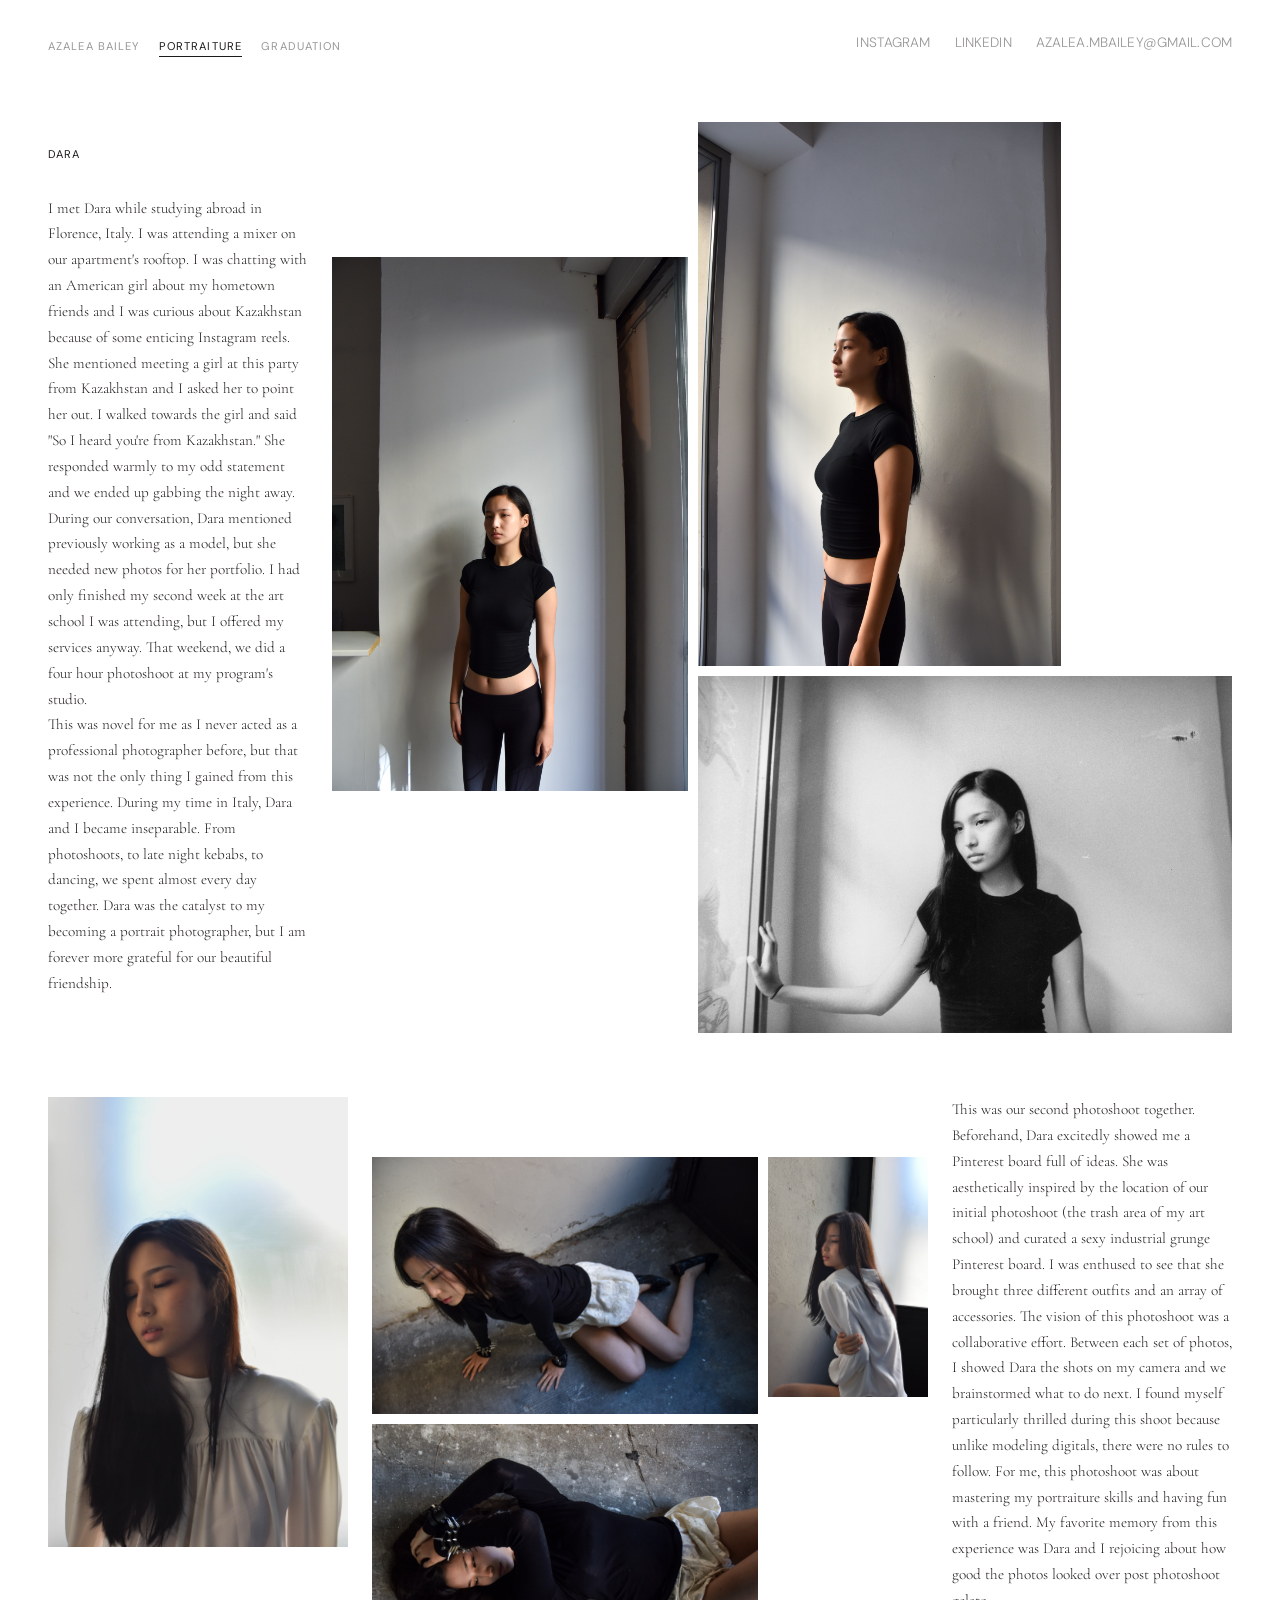
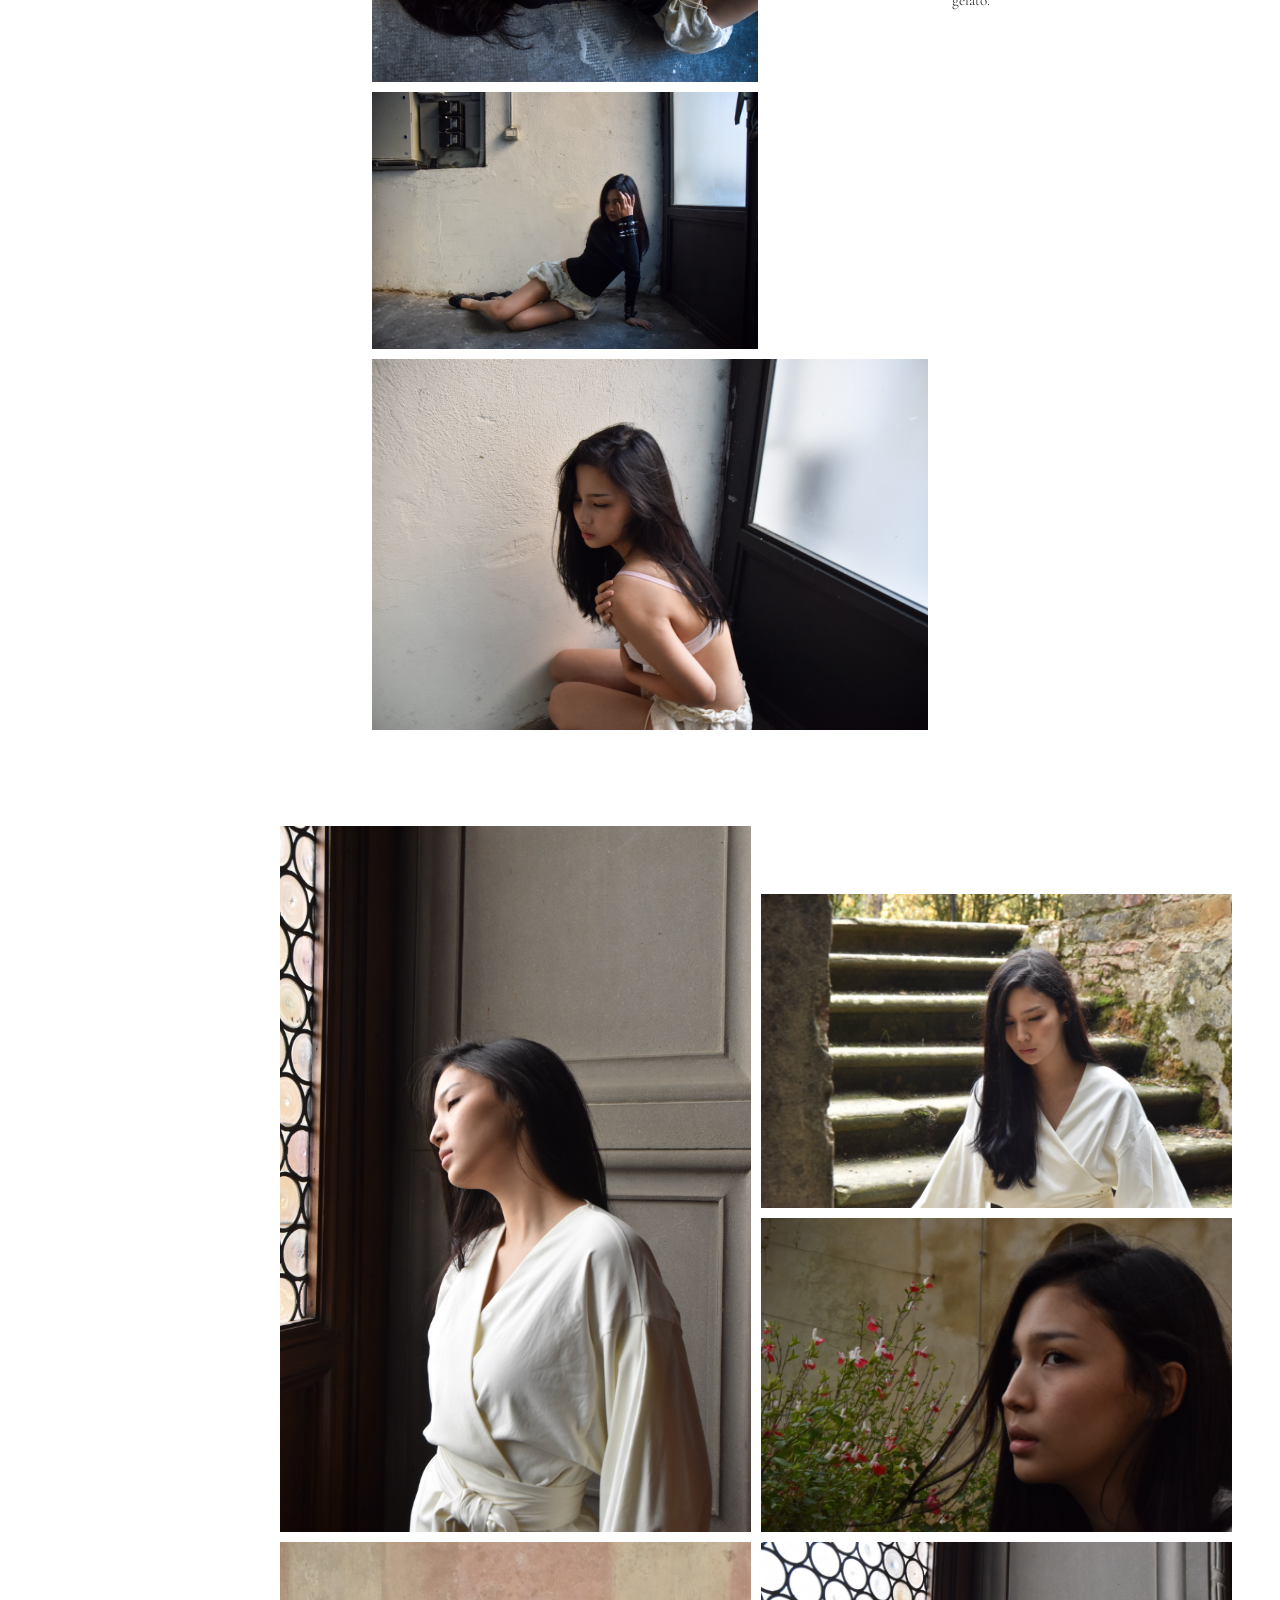
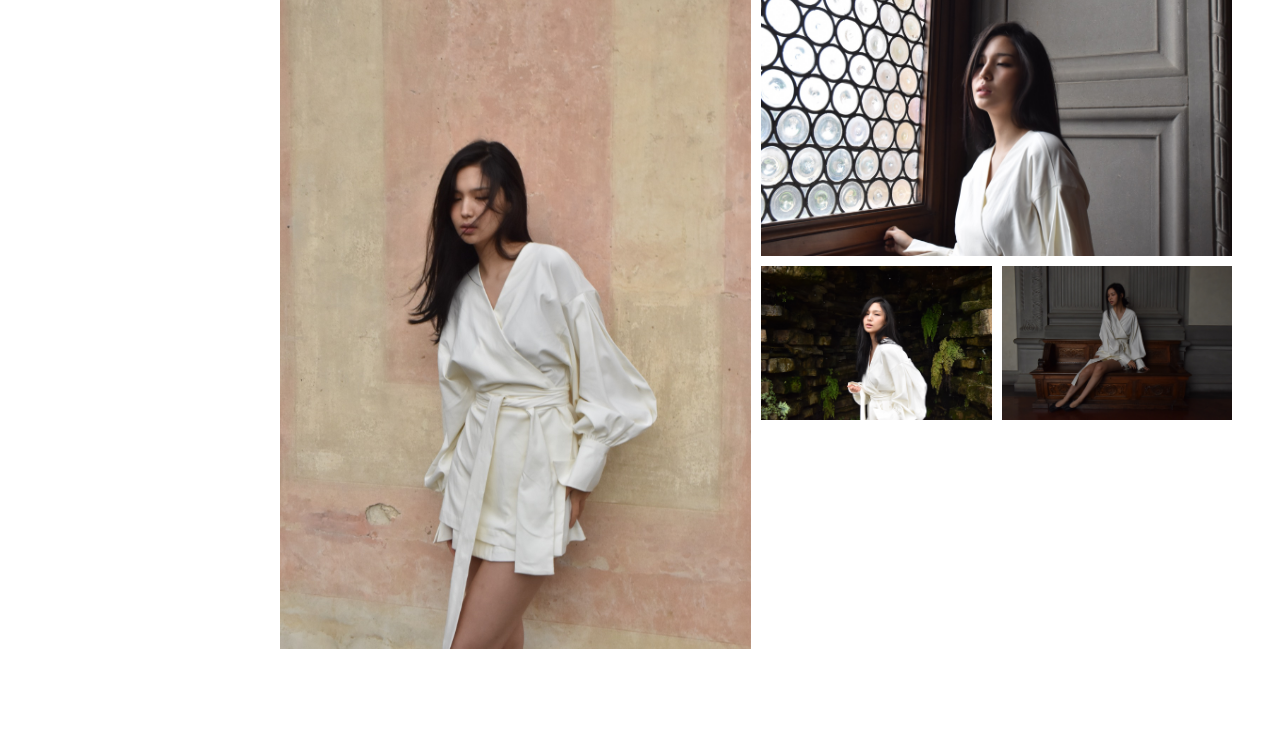
==== commit 19387c54: "Dara: add closing paragraph to the intro story Co-Authored-By: Claude Sonnet 5 <noreply@anthropic.co" ====
--- a/dara.html
+++ b/dara.html
@@ -32,6 +32,7 @@
         <p class="subject-name">Dara</p>
         <p class="dara-intro-text">I met Dara while studying abroad in Florence, Italy. I was attending a mixer on our apartment's rooftop. I was chatting with an American girl about my hometown friends and I was curious about Kazakhstan because of some enticing Instagram reels. She mentioned meeting a girl at this party from Kazakhstan and I asked her to point her out. I walked towards the girl and said "So I heard you're from Kazakhstan." She responded warmly to my odd statement and we ended up gabbing the night away.</p>
         <p class="dara-intro-text">During our conversation, Dara mentioned previously working as a model, but she needed new photos for her portfolio. I had only finished my second week at the art school I was attending, but I offered my services anyway. That weekend, we did a four hour photoshoot at my program's studio.</p>
+        <p class="dara-intro-text">This was novel for me as I never acted as a professional photographer before, but that was not the only thing I gained from this experience. During my time in Italy, Dara and I became inseparable. From photoshoots, to late night kebabs, to dancing, we spent almost every day together. Dara was the catalyst to my becoming a portrait photographer, but I am forever more grateful for our beautiful friendship.</p>
       </div>
       <div class="dara-photo-strip">
         <div class="dara-col" style="flex: 0 0 340px; margin-top: 130px;">
--- a/styles.css
+++ b/styles.css
@@ -329,10 +329,6 @@
   justify-content: flex-start;
 }
 
-#dsc2-0118 {
-  width: 82%;
-}
-
 body.grad-active .minimal-preview-area {
   overflow-y: auto;
   max-height: calc(100vh - 7rem - 3rem);
@@ -1214,45 +1210,55 @@
   }
 }
 
-/* ── Dara: medium screens — text above, photos in swipeable strip ── */
-
-@media (min-width: 769px) and (max-width: 1350px) {
-  /* P1: stack text above a horizontal scroll strip */
+/* ── Dara: medium screens — proportional photo scaling ── */
+
+@media (min-width: 769px) and (max-width: 1700px) {
+  /* P1: text col shrinks, photo strip scales down proportionally */
   .dara-grid {
-    flex-direction: column;
-    gap: 2rem;
+    gap: 1.5rem;
     align-items: flex-start;
   }
 
   .dara-text-col {
-    flex: none;
-    padding-top: 0;
+    flex: 0 0 clamp(180px, 22%, 260px);
+    padding-top: 1.5rem;
     padding-right: 0;
-    max-width: 480px;
+    min-width: 0;
   }
 
   .dara-photo-strip {
-    width: 100%;
-    overflow-x: auto;
-    scroll-snap-type: x mandatory;
-    -webkit-overflow-scrolling: touch;
-    scrollbar-width: none;
-    gap: 1.5rem;
-  }
-
-  .dara-photo-strip::-webkit-scrollbar {
-    display: none;
-  }
-
-  .dara-col {
-    flex: 0 0 78% !important;
+    flex: 1;
+    min-width: 0;
+  }
+
+  /* Maintain original 340:510 (2:3) ratio between columns */
+  .dara-col:nth-child(1) {
+    flex: 2 !important;
     width: auto !important;
-    scroll-snap-align: start;
+    /* Scale margin-top proportionally with strip width (130/860 ≈ 15%) */
+    margin-top: 15% !important;
     min-width: 0;
+  }
+
+  .dara-col:nth-child(2) {
+    flex: 3 !important;
+    width: auto !important;
     margin-top: 0 !important;
-  }
-
-  .dara-col .dara-photo {
+    min-width: 0;
+  }
+
+  /* Col 1 portrait fills its column */
+  .dara-col:nth-child(1) .dara-photo {
+    width: 100% !important;
+  }
+
+  /* Col 2 portrait: maintain original 348/510 ≈ 68% ratio within col */
+  .dara-col:nth-child(2) .dara-photo:first-child {
+    width: 68% !important;
+  }
+
+  /* Col 2 landscape: fill full column width */
+  .dara-col:nth-child(2) .dara-photo:last-child {
     width: 100% !important;
   }
 
@@ -1477,6 +1483,8 @@
     position: static;
     border-top: none;
     padding-top: 0;
+    padding-left: 1.5rem;
+    padding-right: 1.5rem;
     flex-direction: column;
     gap: 0;
   }
@@ -1524,6 +1532,7 @@
     display: block;
     width: 100%;
     height: auto;
+    overflow: visible;
   }
 
   .port-main img {
@@ -1533,18 +1542,28 @@
     display: block;
   }
 
+  /* Explicit column flex instead of display:contents — avoids iOS Safari bugs */
   .port-grid-right {
-    display: contents;
+    display: flex;
+    flex-direction: column;
+    width: 100%;
+    gap: 0;
   }
 
   .port-row {
-    display: contents;
+    display: flex;
+    flex-direction: column;
+    width: 100%;
+    gap: 0;
   }
 
   .port-item {
     display: block;
     width: 100%;
     height: auto;
+    overflow: visible;
+    flex: none;
+    align-self: stretch;
   }
 
   /* All portrait photos: natural dimensions, no cropping */
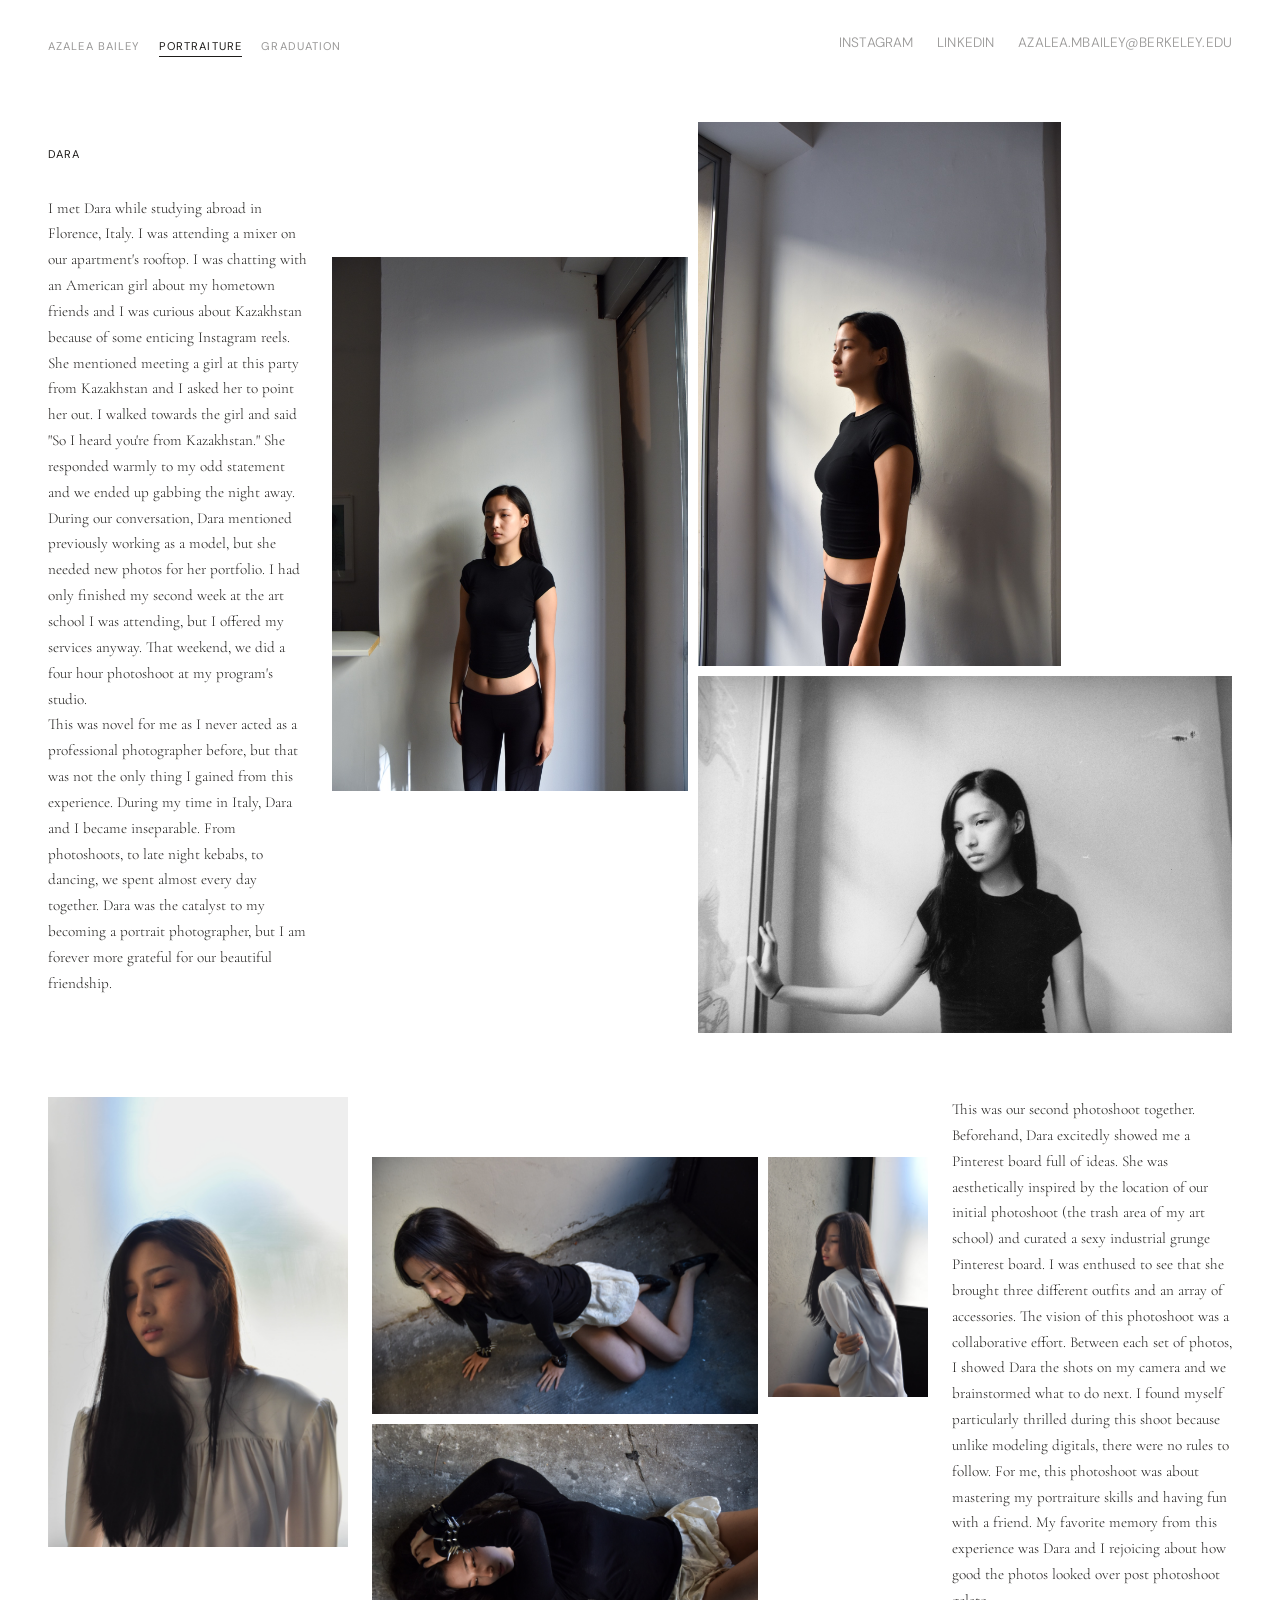
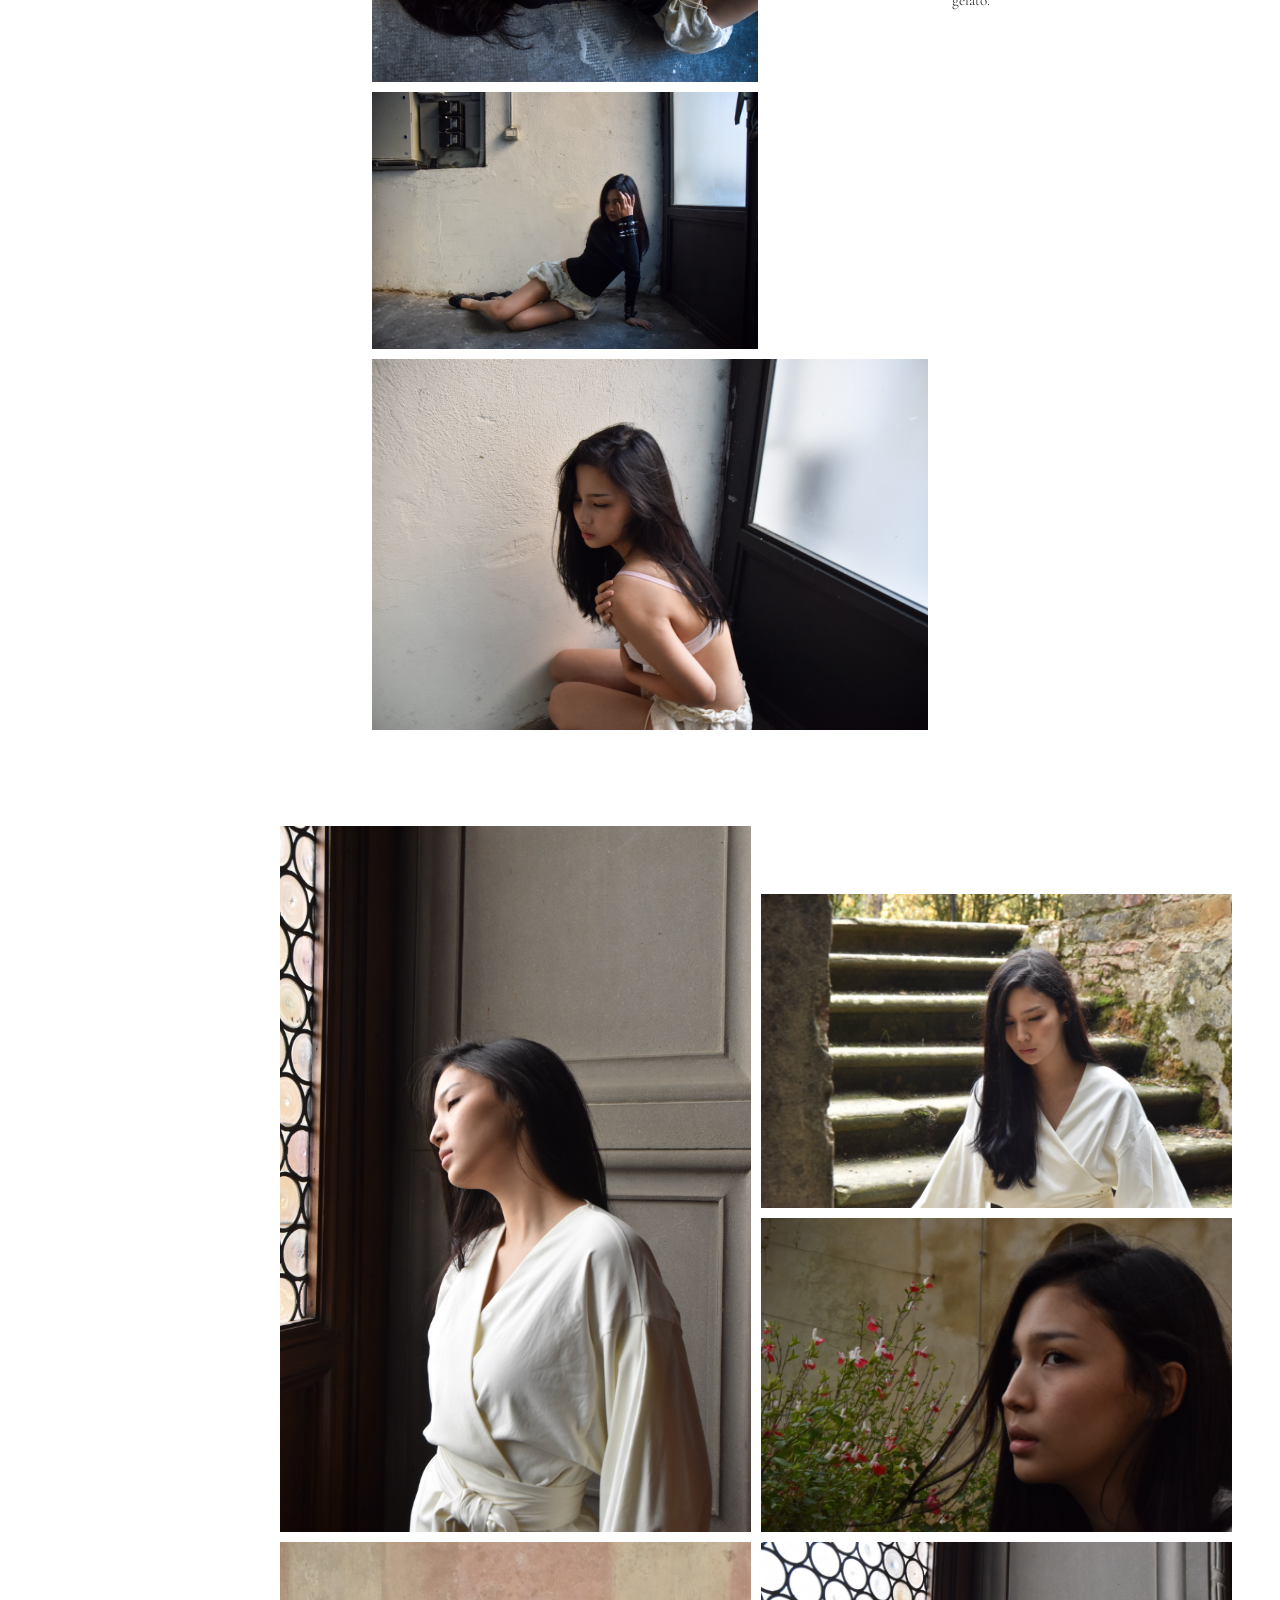
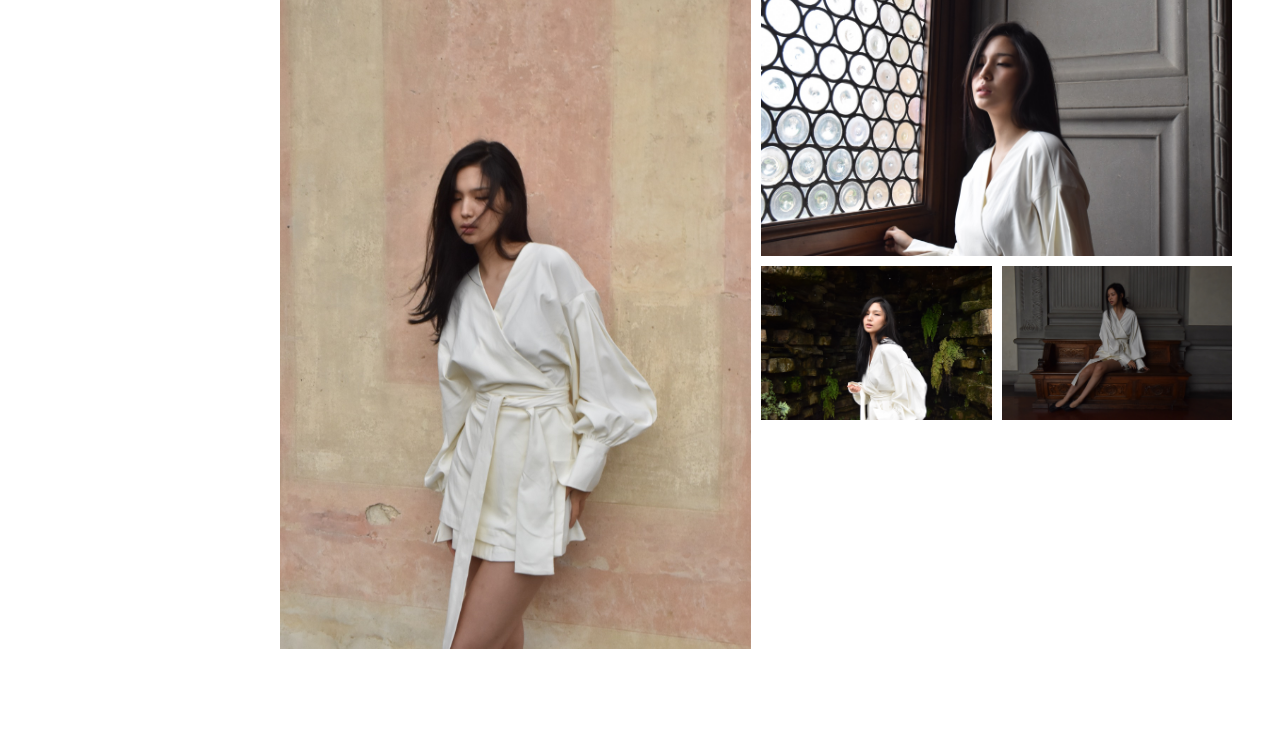
==== commit 091ce00b: "Update contact email to azalea.mbailey@berkeley.edu Co-Authored-By: Claude Sonnet 5 <noreply@anthrop" ====
--- a/dara.html
+++ b/dara.html
@@ -23,7 +23,7 @@
   <ul class="minimal-name-list ab-contact">
     <li><a href="https://www.instagram.com/azalea.maharani/" target="_blank" rel="noopener">Instagram</a></li>
     <li><a href="https://www.linkedin.com/in/azaleambailey/" target="_blank" rel="noopener">LinkedIn</a></li>
-    <li><a href="mailto:azalea.mbailey@gmail.com">azalea.mbailey@gmail.com</a></li>
+    <li><a href="mailto:azalea.mbailey@berkeley.edu">azalea.mbailey@berkeley.edu</a></li>
   </ul>
 
   <section class="gallery-section subject-section">
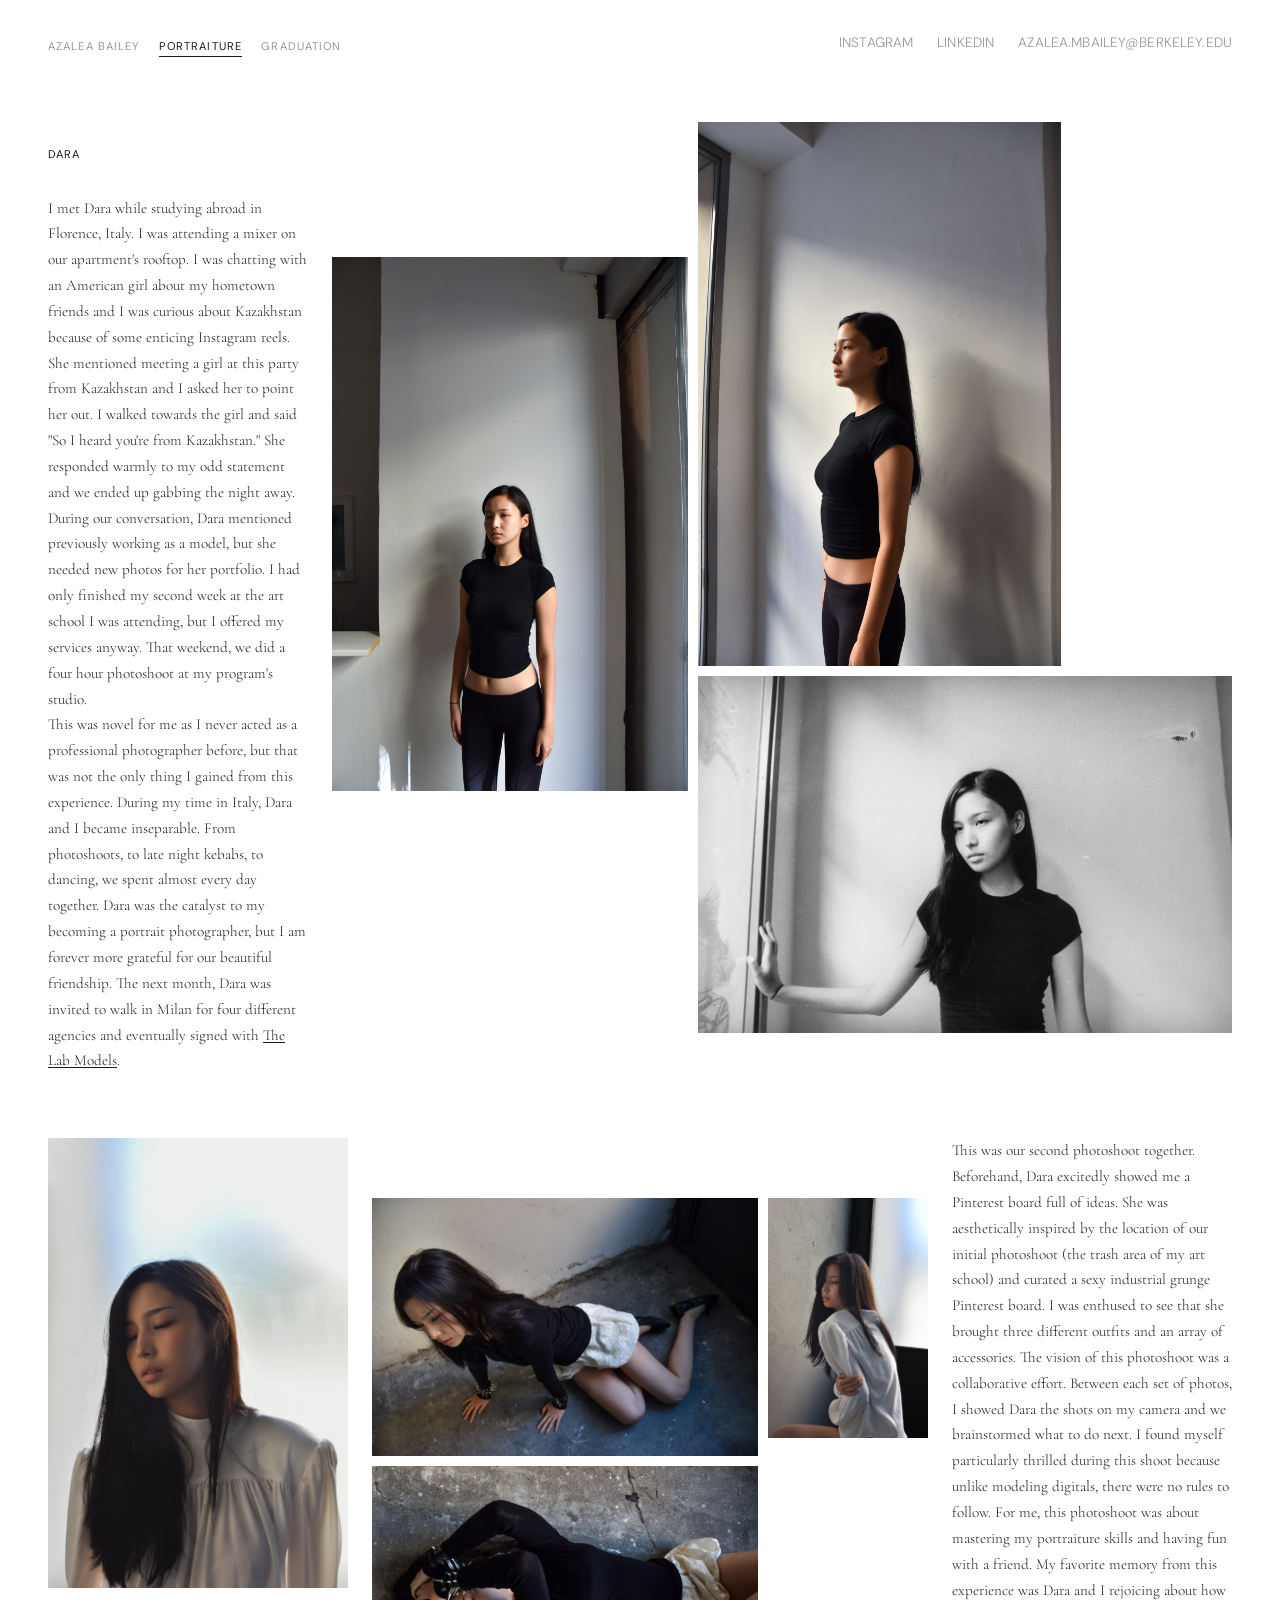
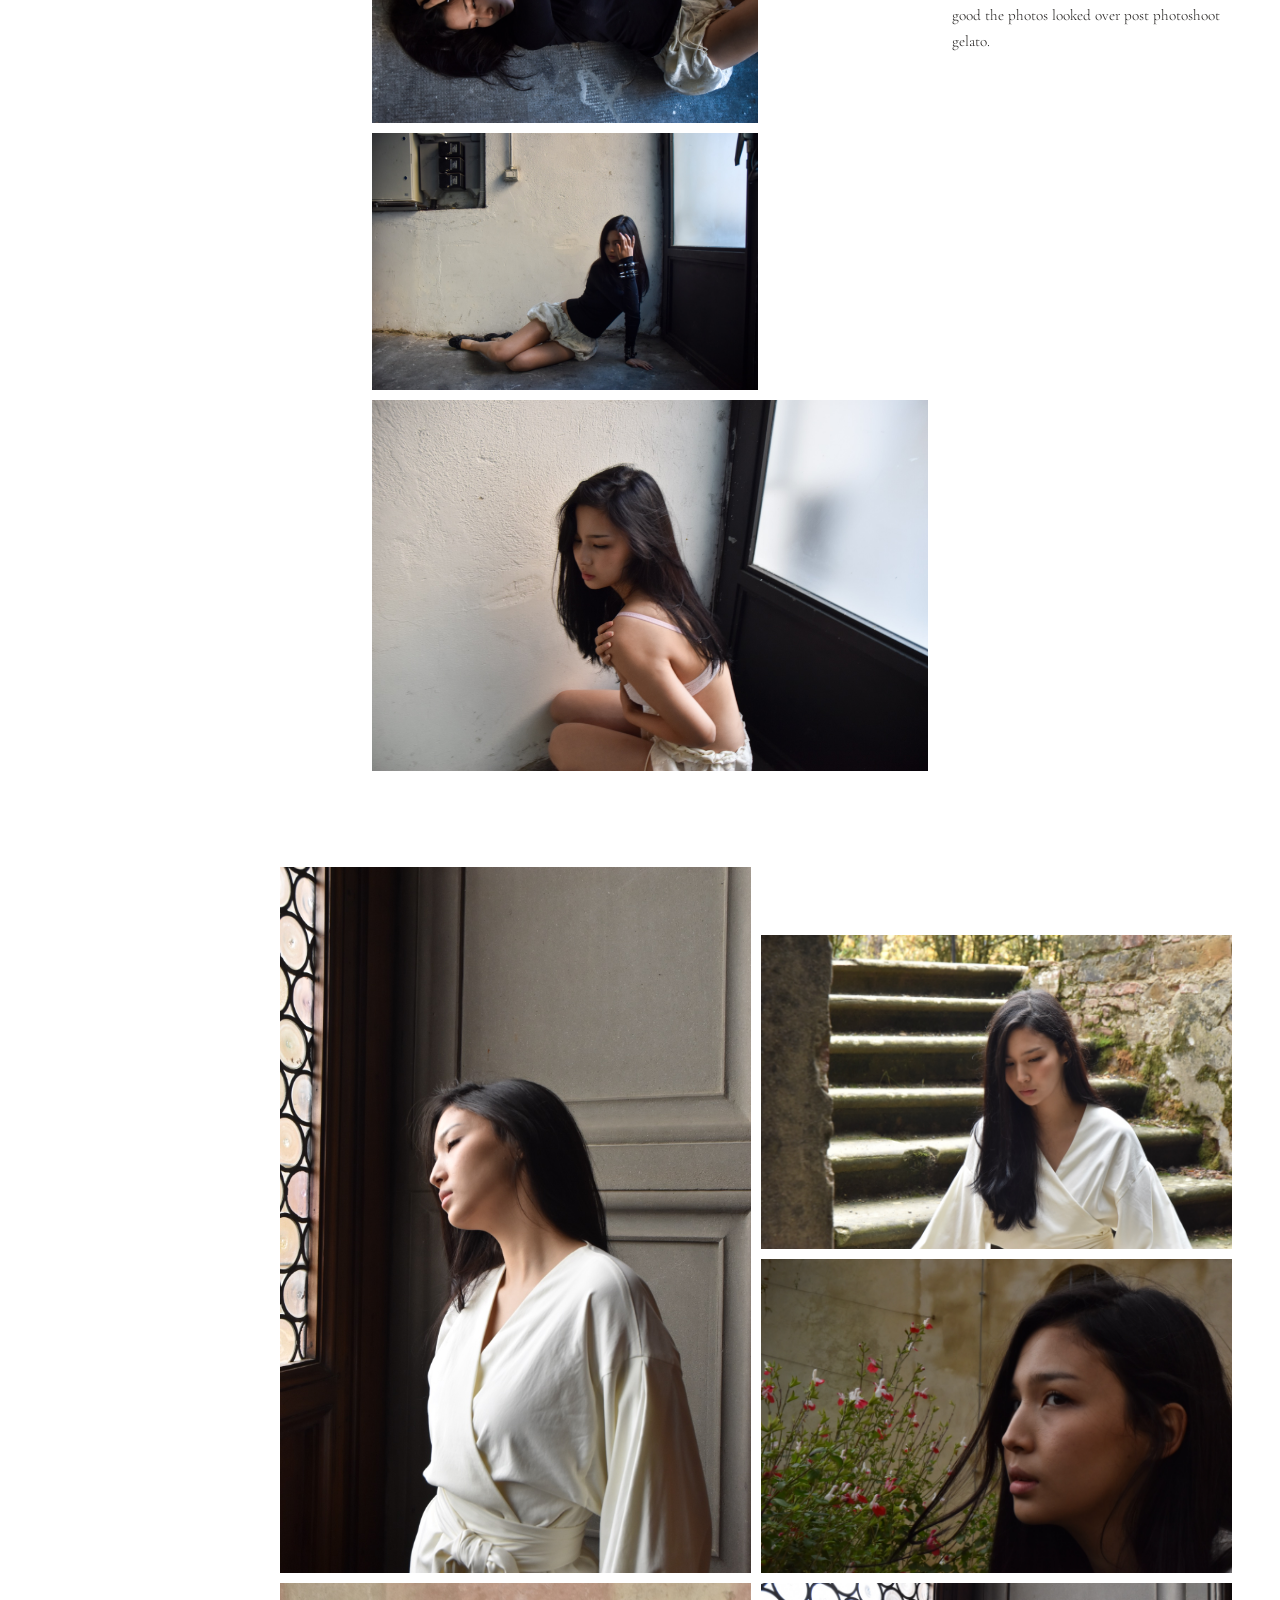
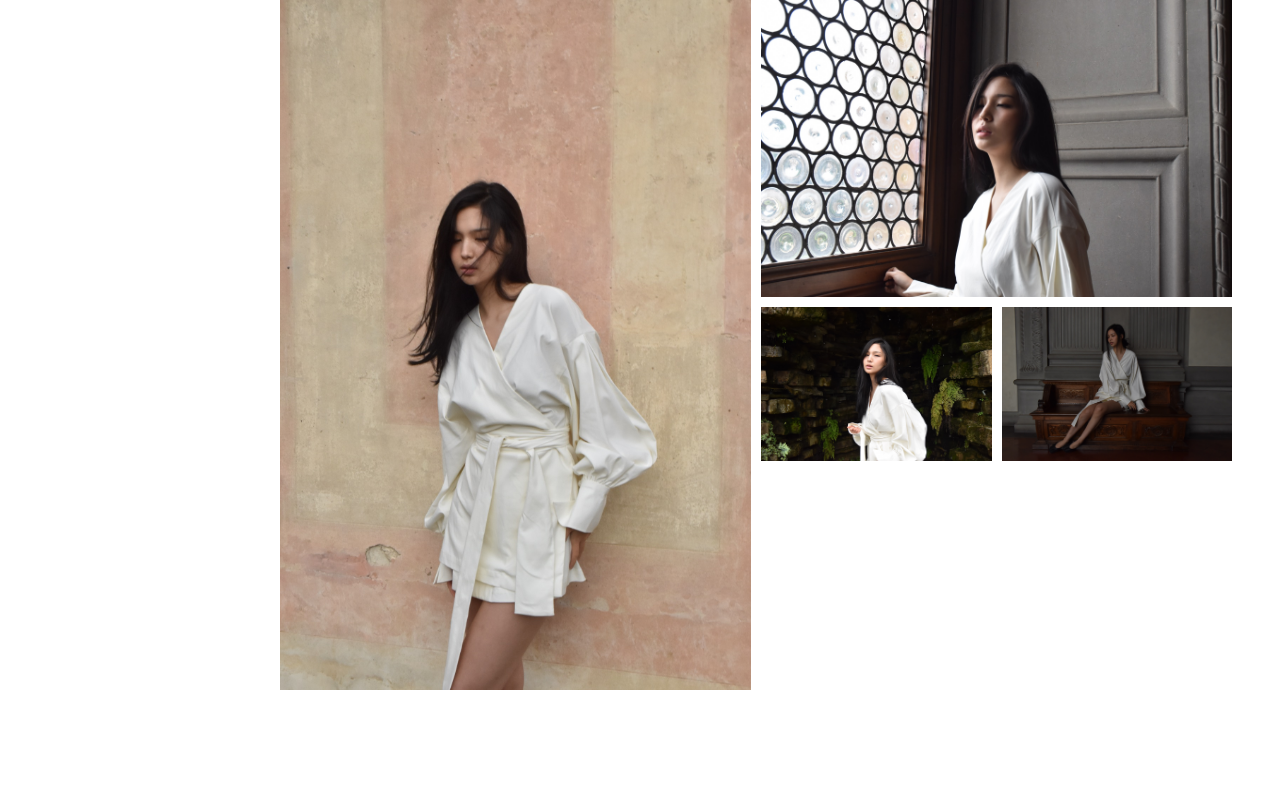
==== commit 11a979b6: "Dara: add signing sentence with The Lab Models link Co-Authored-By: Claude Sonnet 5 <noreply@anthrop" ====
--- a/dara.html
+++ b/dara.html
@@ -32,7 +32,7 @@
         <p class="subject-name">Dara</p>
         <p class="dara-intro-text">I met Dara while studying abroad in Florence, Italy. I was attending a mixer on our apartment's rooftop. I was chatting with an American girl about my hometown friends and I was curious about Kazakhstan because of some enticing Instagram reels. She mentioned meeting a girl at this party from Kazakhstan and I asked her to point her out. I walked towards the girl and said "So I heard you're from Kazakhstan." She responded warmly to my odd statement and we ended up gabbing the night away.</p>
         <p class="dara-intro-text">During our conversation, Dara mentioned previously working as a model, but she needed new photos for her portfolio. I had only finished my second week at the art school I was attending, but I offered my services anyway. That weekend, we did a four hour photoshoot at my program's studio.</p>
-        <p class="dara-intro-text">This was novel for me as I never acted as a professional photographer before, but that was not the only thing I gained from this experience. During my time in Italy, Dara and I became inseparable. From photoshoots, to late night kebabs, to dancing, we spent almost every day together. Dara was the catalyst to my becoming a portrait photographer, but I am forever more grateful for our beautiful friendship.</p>
+        <p class="dara-intro-text">This was novel for me as I never acted as a professional photographer before, but that was not the only thing I gained from this experience. During my time in Italy, Dara and I became inseparable. From photoshoots, to late night kebabs, to dancing, we spent almost every day together. Dara was the catalyst to my becoming a portrait photographer, but I am forever more grateful for our beautiful friendship. The next month, Dara was invited to walk in Milan for four different agencies and eventually signed with <a href="https://thelabmodels.com/" target="_blank" rel="noopener">The Lab Models</a>.</p>
       </div>
       <div class="dara-photo-strip">
         <div class="dara-col" style="flex: 0 0 340px; margin-top: 130px;">
--- a/styles.css
+++ b/styles.css
@@ -217,6 +217,16 @@
   line-height: 1.85;
 }
 
+.minimal-bio a {
+  color: var(--text);
+  text-underline-offset: 2px;
+  transition: opacity 0.2s ease;
+}
+
+.minimal-bio a:hover {
+  opacity: 0.6;
+}
+
 
 .bio-header-photo {
   max-height: 72vh;
@@ -908,6 +918,16 @@
   color: var(--text);
   line-height: 1.7;
   max-width: 320px;
+}
+
+.dara-intro-text a {
+  color: var(--text);
+  text-underline-offset: 2px;
+  transition: opacity 0.2s ease;
+}
+
+.dara-intro-text a:hover {
+  opacity: 0.6;
 }
 
 .dara-col {
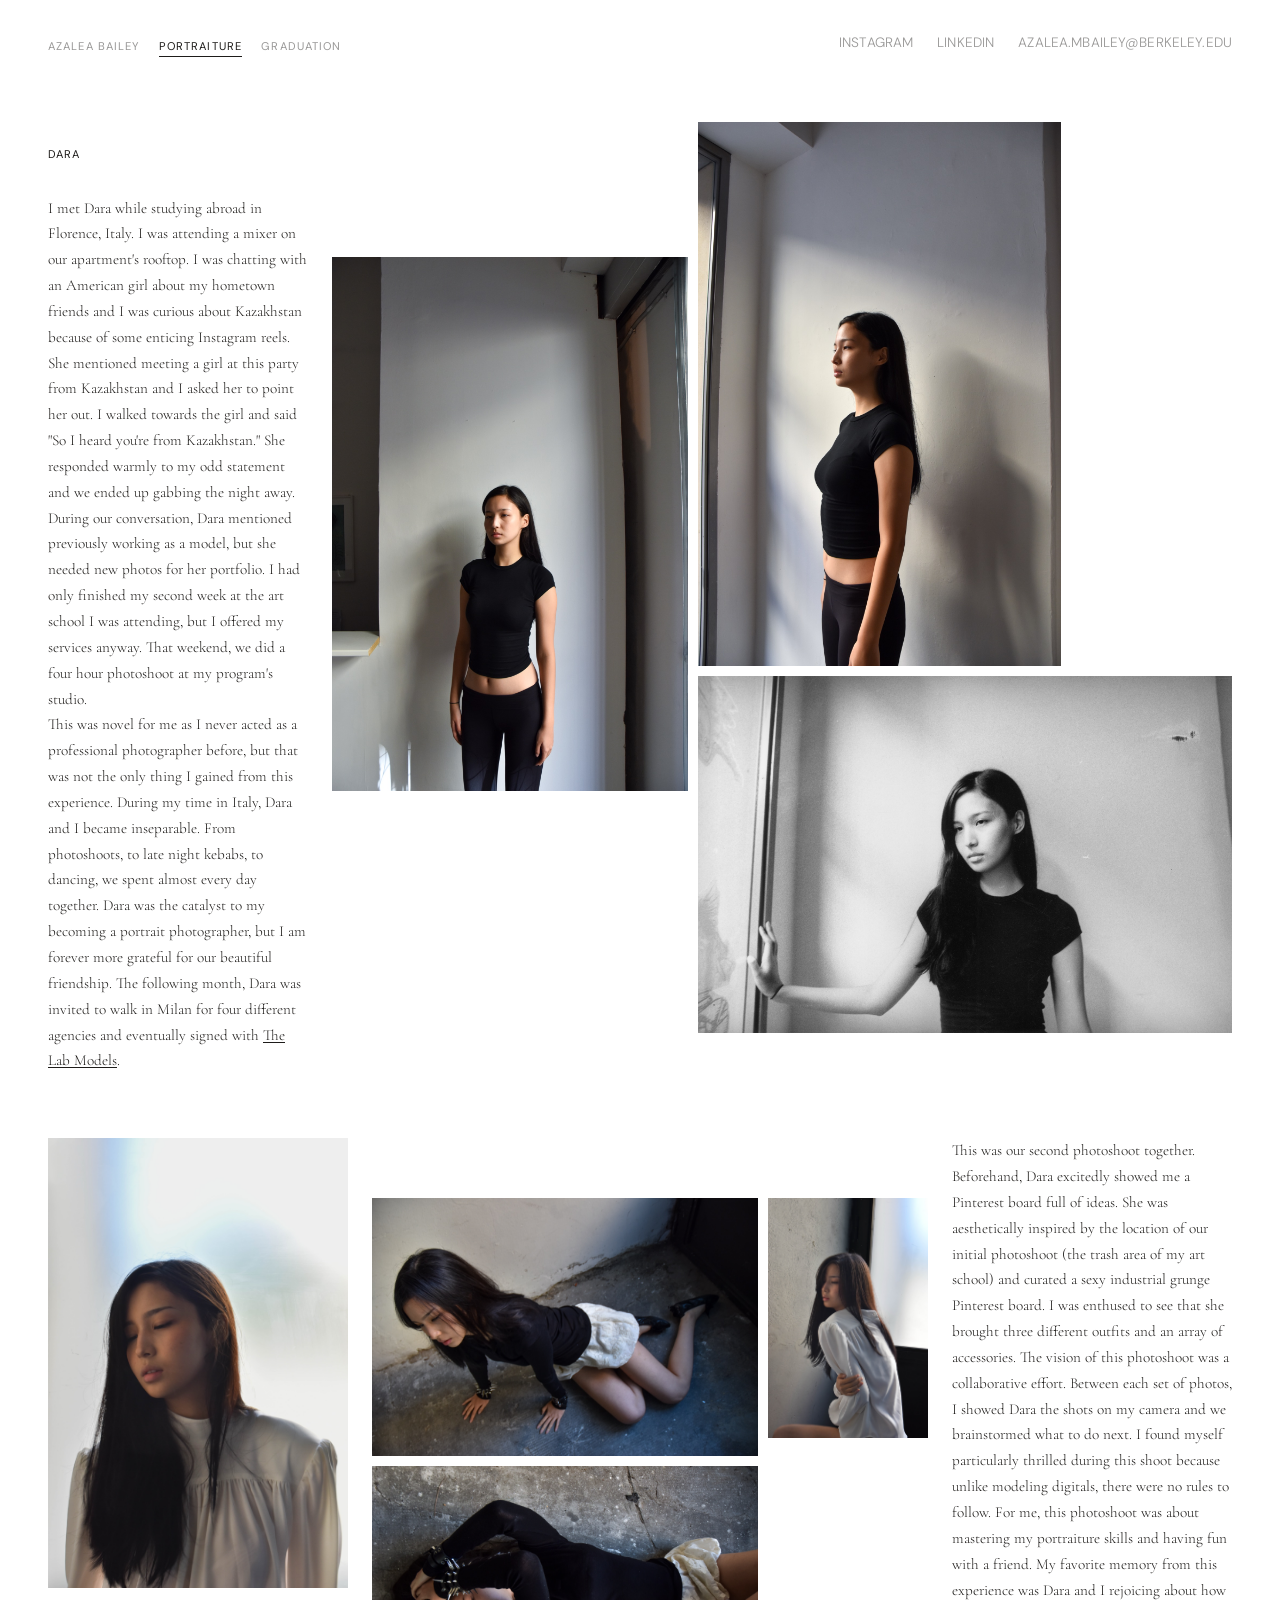
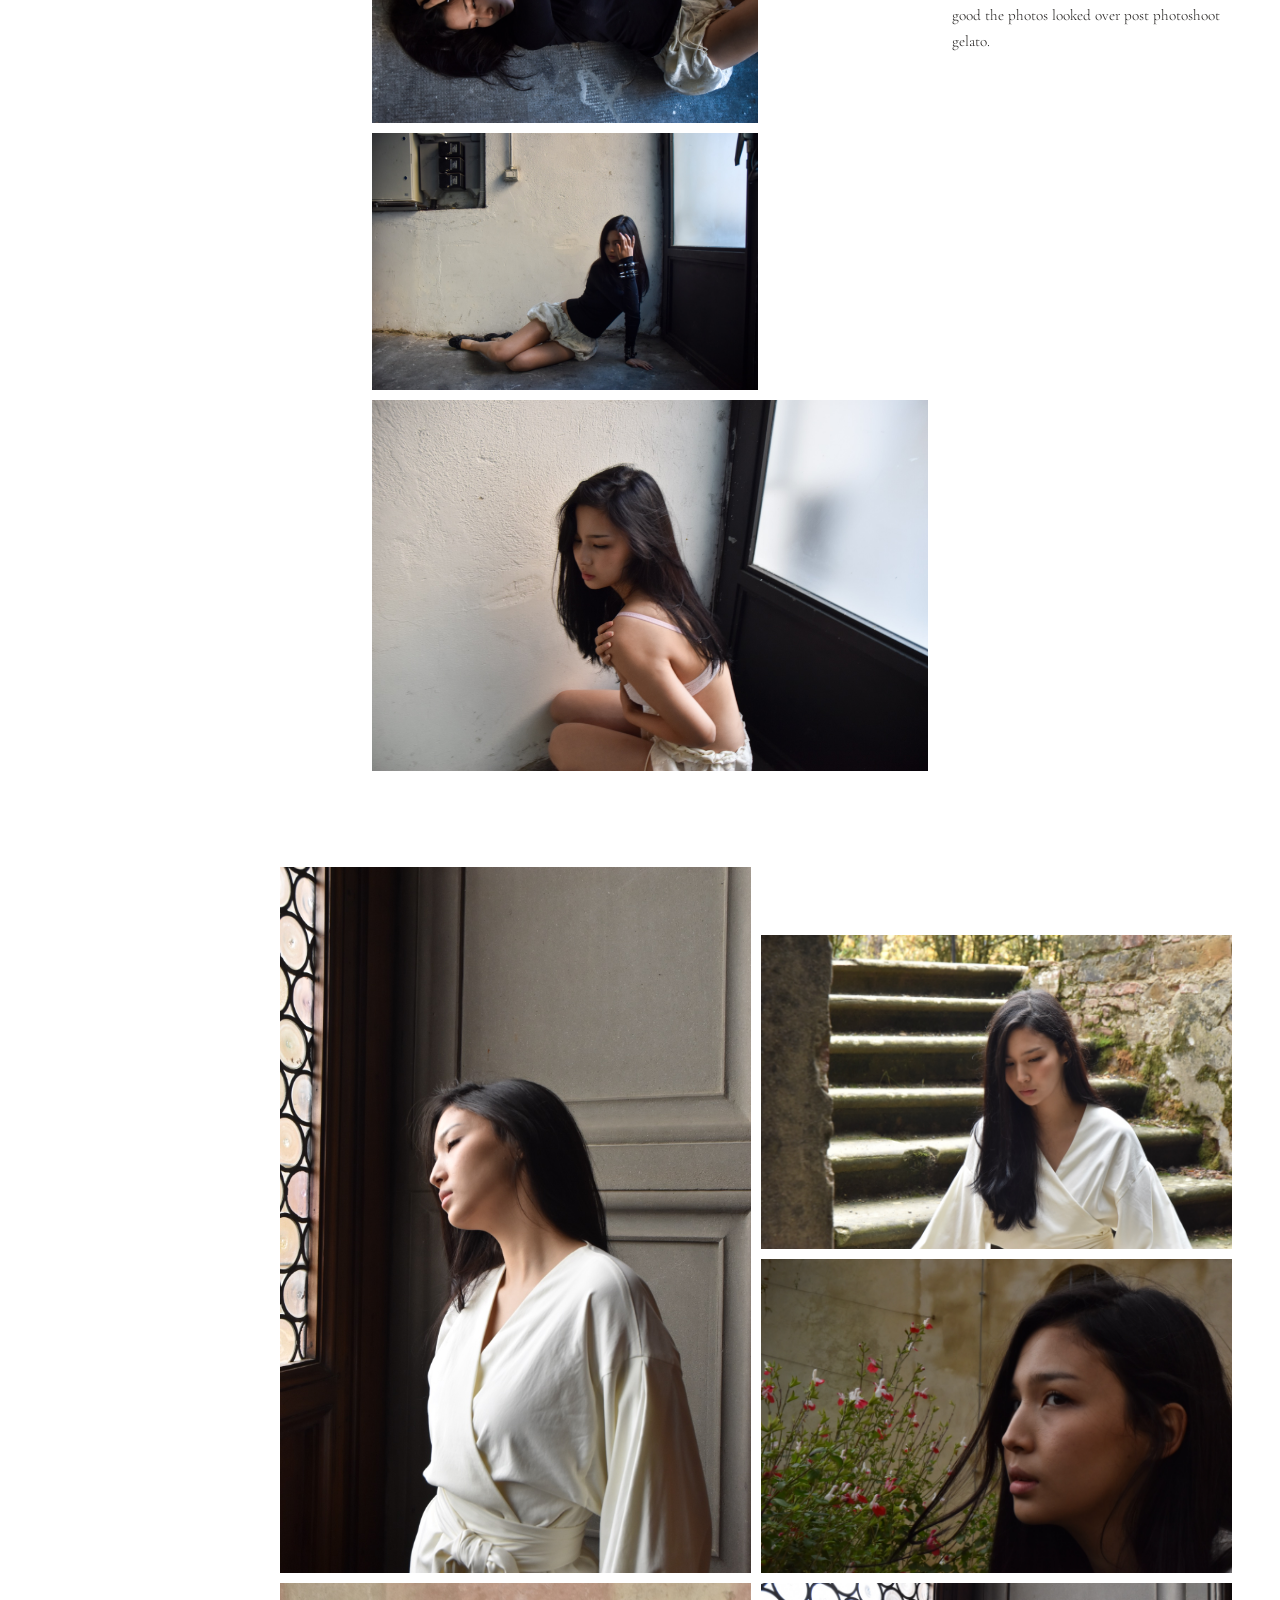
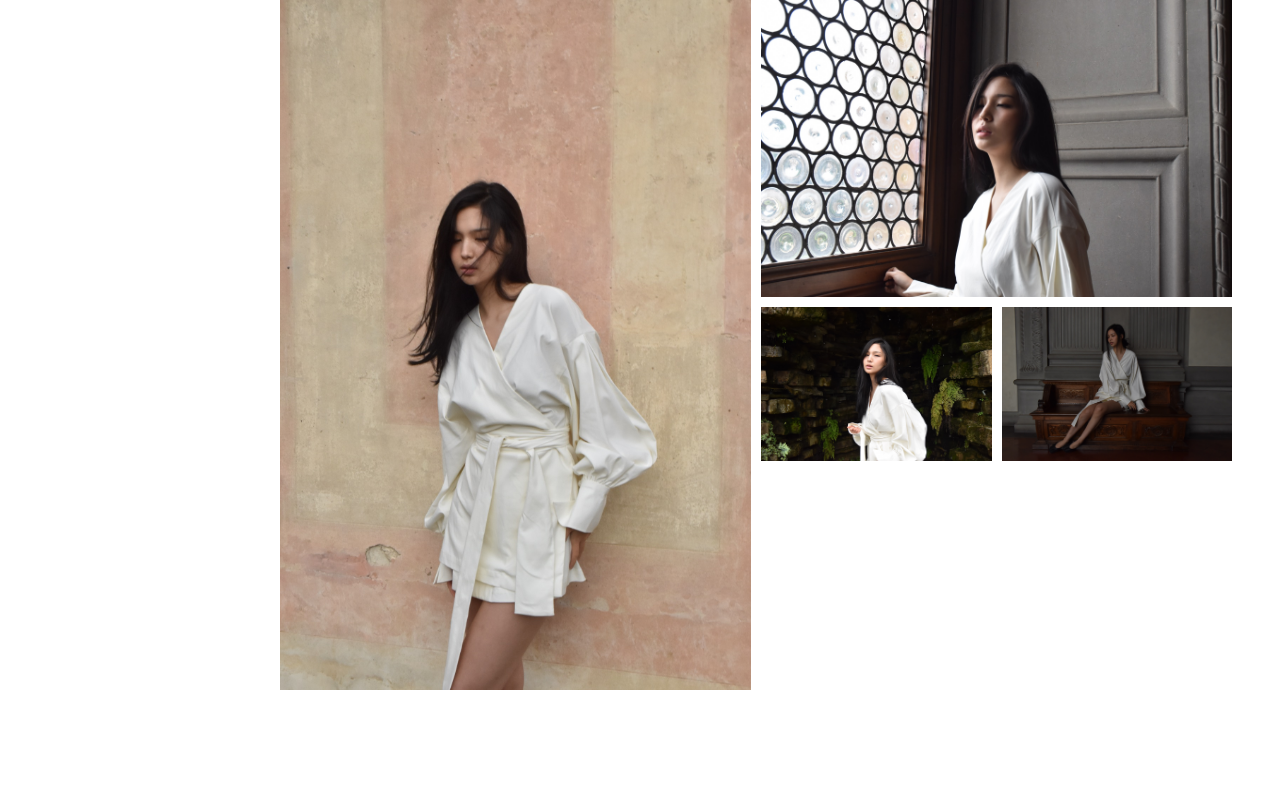
==== commit 6f564403: "Dara: tweak wording to "The following month" Co-Authored-By: Claude Sonnet 5 <noreply@anthropic.com>" ====
--- a/dara.html
+++ b/dara.html
@@ -32,7 +32,7 @@
         <p class="subject-name">Dara</p>
         <p class="dara-intro-text">I met Dara while studying abroad in Florence, Italy. I was attending a mixer on our apartment's rooftop. I was chatting with an American girl about my hometown friends and I was curious about Kazakhstan because of some enticing Instagram reels. She mentioned meeting a girl at this party from Kazakhstan and I asked her to point her out. I walked towards the girl and said "So I heard you're from Kazakhstan." She responded warmly to my odd statement and we ended up gabbing the night away.</p>
         <p class="dara-intro-text">During our conversation, Dara mentioned previously working as a model, but she needed new photos for her portfolio. I had only finished my second week at the art school I was attending, but I offered my services anyway. That weekend, we did a four hour photoshoot at my program's studio.</p>
-        <p class="dara-intro-text">This was novel for me as I never acted as a professional photographer before, but that was not the only thing I gained from this experience. During my time in Italy, Dara and I became inseparable. From photoshoots, to late night kebabs, to dancing, we spent almost every day together. Dara was the catalyst to my becoming a portrait photographer, but I am forever more grateful for our beautiful friendship. The next month, Dara was invited to walk in Milan for four different agencies and eventually signed with <a href="https://thelabmodels.com/" target="_blank" rel="noopener">The Lab Models</a>.</p>
+        <p class="dara-intro-text">This was novel for me as I never acted as a professional photographer before, but that was not the only thing I gained from this experience. During my time in Italy, Dara and I became inseparable. From photoshoots, to late night kebabs, to dancing, we spent almost every day together. Dara was the catalyst to my becoming a portrait photographer, but I am forever more grateful for our beautiful friendship. The following month, Dara was invited to walk in Milan for four different agencies and eventually signed with <a href="https://thelabmodels.com/" target="_blank" rel="noopener">The Lab Models</a>.</p>
       </div>
       <div class="dara-photo-strip">
         <div class="dara-col" style="flex: 0 0 340px; margin-top: 130px;">
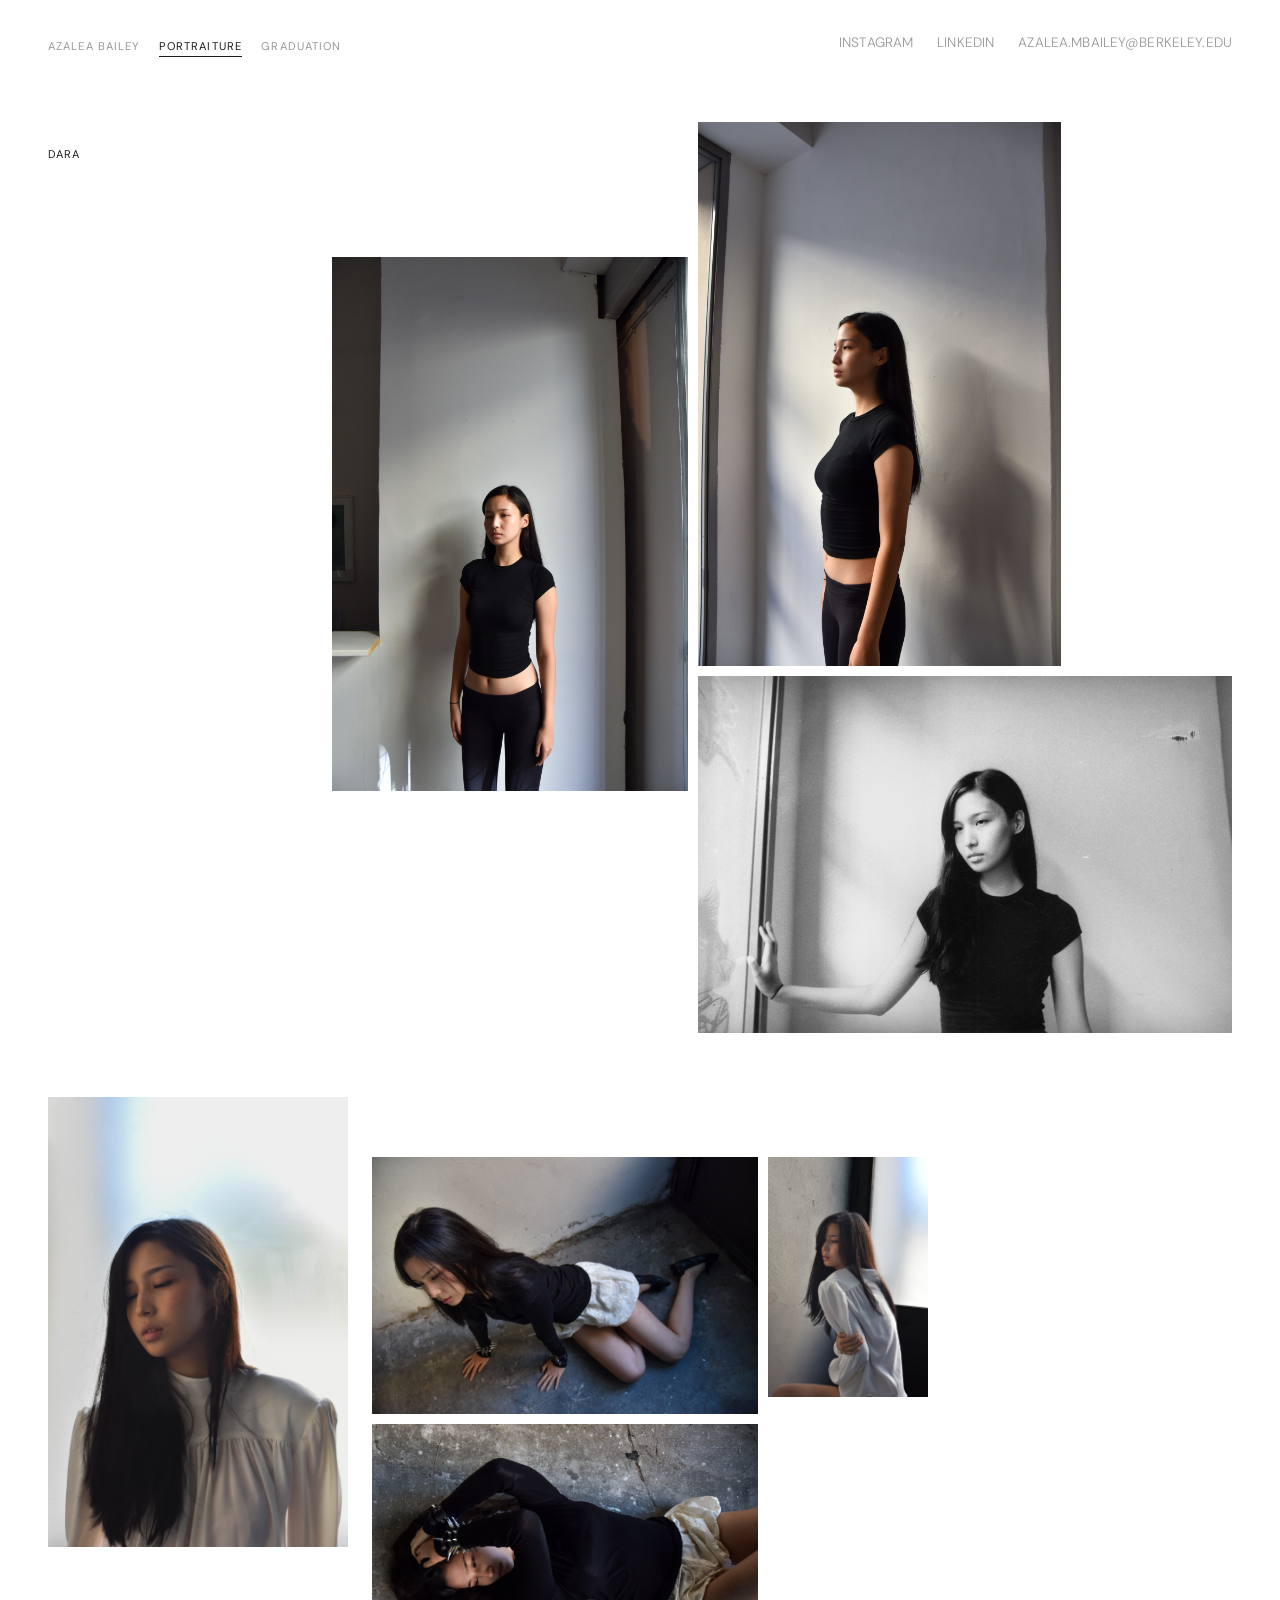
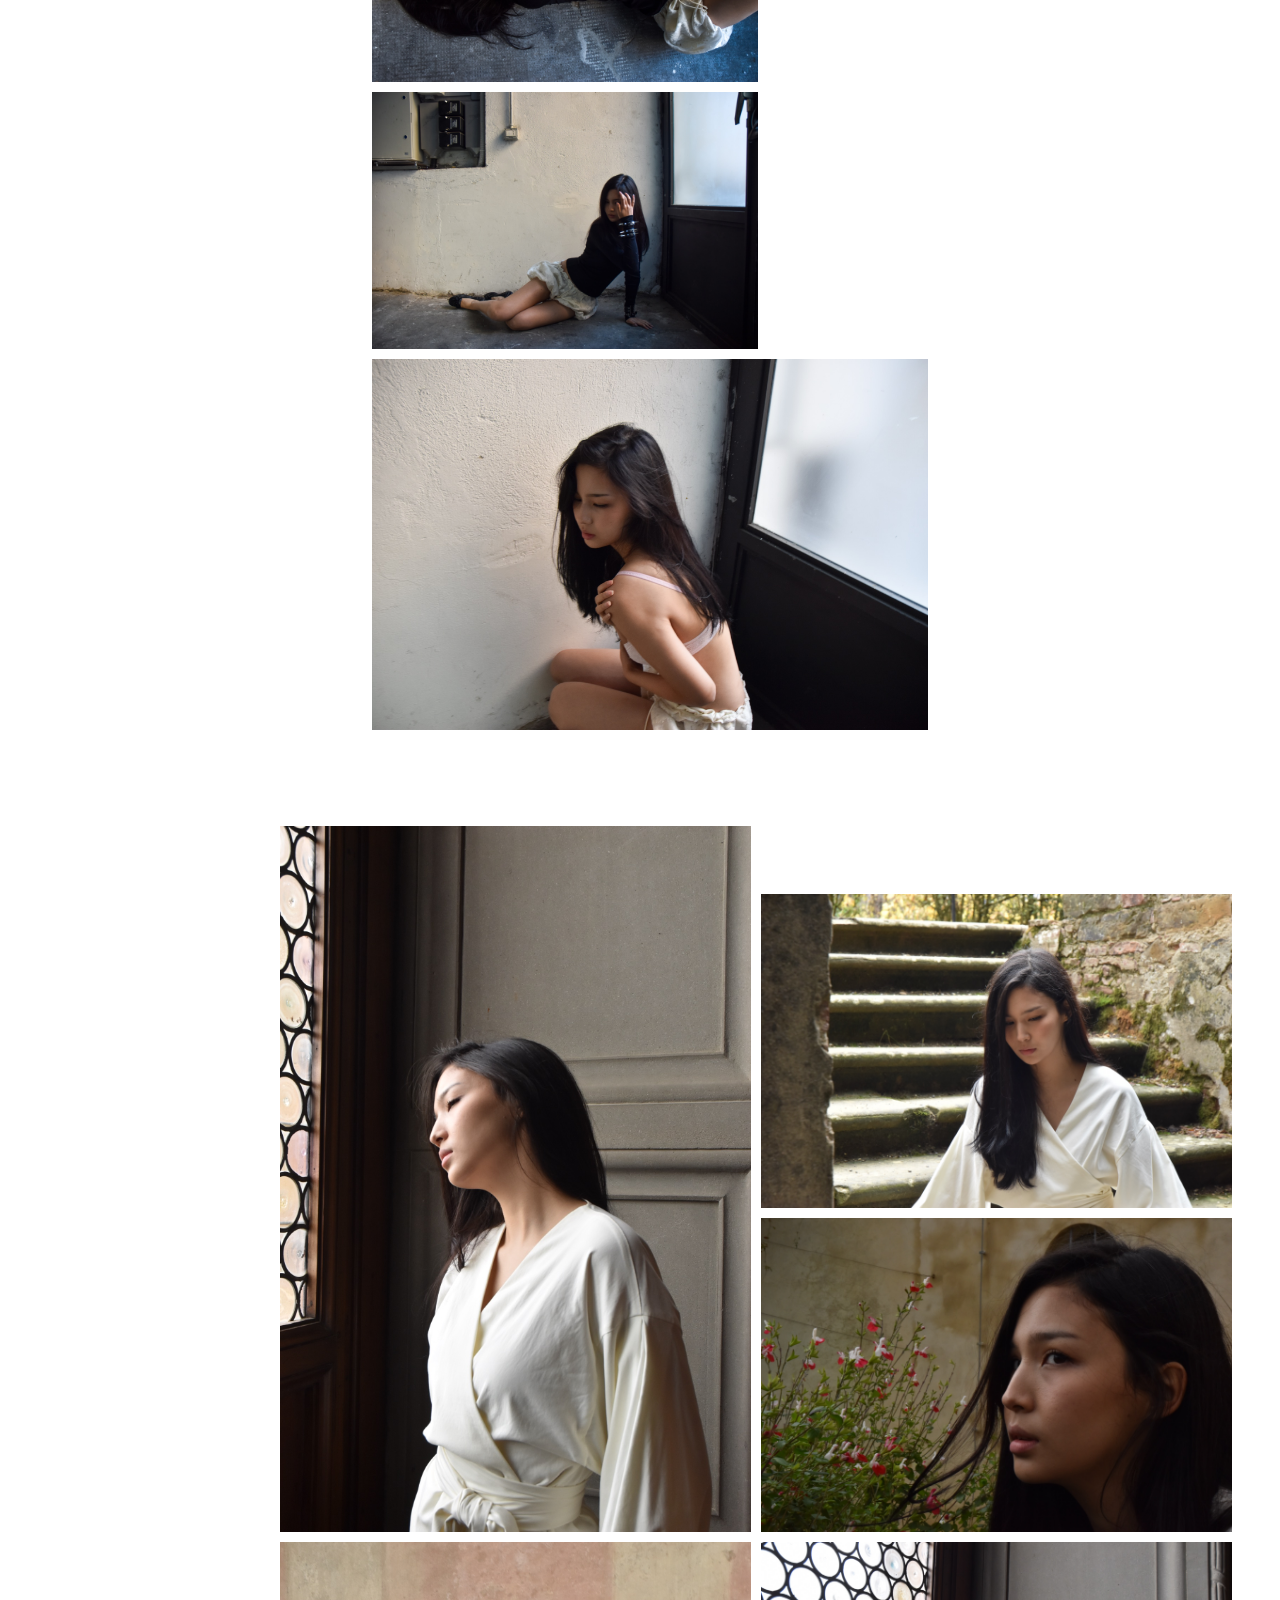
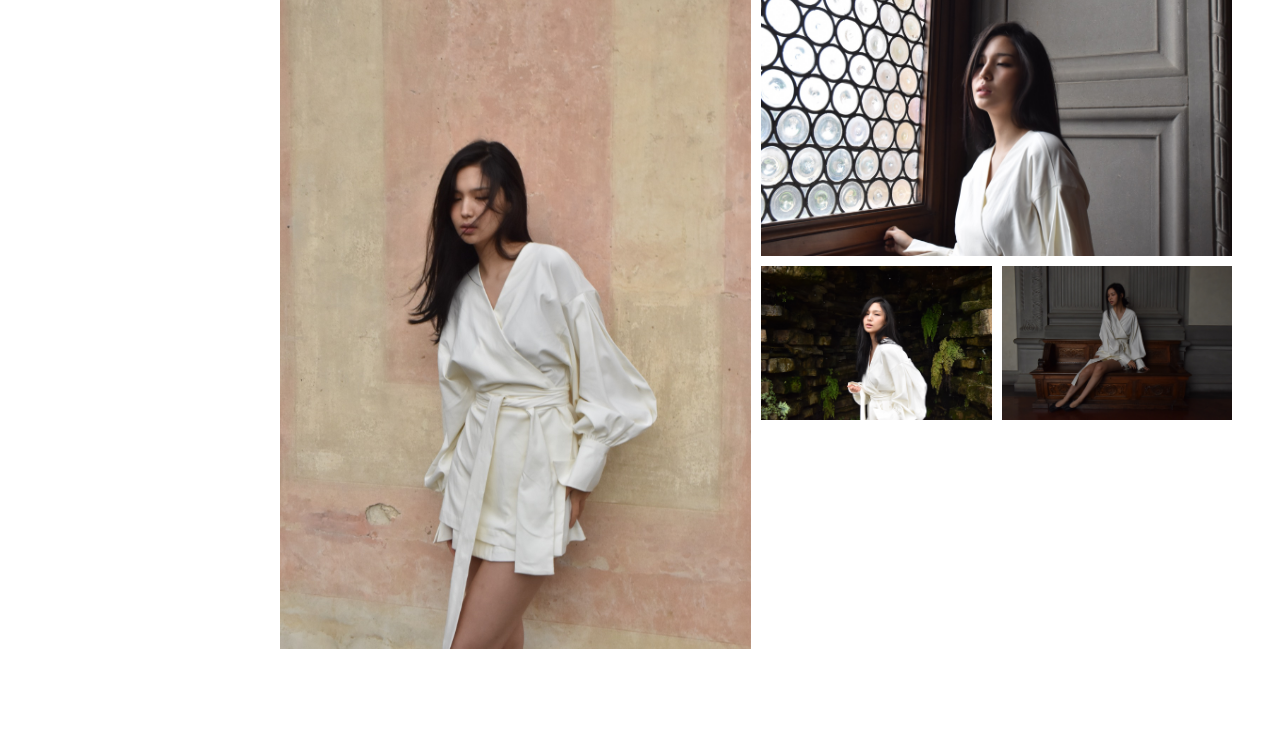
==== commit f4aa71a9: "Dara: clear paragraph text for placement brainstorming Emptied the intro and p2 paragraph text back " ====
--- a/dara.html
+++ b/dara.html
@@ -30,9 +30,7 @@
     <div class="dara-grid">
       <div class="dara-text-col">
         <p class="subject-name">Dara</p>
-        <p class="dara-intro-text">I met Dara while studying abroad in Florence, Italy. I was attending a mixer on our apartment's rooftop. I was chatting with an American girl about my hometown friends and I was curious about Kazakhstan because of some enticing Instagram reels. She mentioned meeting a girl at this party from Kazakhstan and I asked her to point her out. I walked towards the girl and said "So I heard you're from Kazakhstan." She responded warmly to my odd statement and we ended up gabbing the night away.</p>
-        <p class="dara-intro-text">During our conversation, Dara mentioned previously working as a model, but she needed new photos for her portfolio. I had only finished my second week at the art school I was attending, but I offered my services anyway. That weekend, we did a four hour photoshoot at my program's studio.</p>
-        <p class="dara-intro-text">This was novel for me as I never acted as a professional photographer before, but that was not the only thing I gained from this experience. During my time in Italy, Dara and I became inseparable. From photoshoots, to late night kebabs, to dancing, we spent almost every day together. Dara was the catalyst to my becoming a portrait photographer, but I am forever more grateful for our beautiful friendship. The following month, Dara was invited to walk in Milan for four different agencies and eventually signed with <a href="https://thelabmodels.com/" target="_blank" rel="noopener">The Lab Models</a>.</p>
+        <p class="dara-intro-text"></p>
       </div>
       <div class="dara-photo-strip">
         <div class="dara-col" style="flex: 0 0 340px; margin-top: 130px;">
@@ -60,7 +58,7 @@
         <div class="dara-photo" style="width: 360px; aspect-ratio: 3 / 2;"><img src="photos/portraiture/dara/p2/DSC_0368-3.jpg" alt="Dara portrait" /></div>
       </div>
       <div style="flex: 0 0 280px; padding-top: 60px; margin-left: 6rem;">
-        <p class="dara-intro-text" style="max-width: none;">This was our second photoshoot together. Beforehand, Dara excitedly showed me a Pinterest board full of ideas. She was aesthetically inspired by the location of our initial photoshoot (the trash area of my art school) and curated a sexy industrial grunge Pinterest board. I was enthused to see that she brought three different outfits and an array of accessories. The vision of this photoshoot was a collaborative effort. Between each set of photos, I showed Dara the shots on my camera and we brainstormed what to do next. I found myself particularly thrilled during this shoot because unlike modeling digitals, there were no rules to follow. For me, this photoshoot was about mastering my portraiture skills and having fun with a friend. My favorite memory from this experience was Dara and I rejoicing about how good the photos looked over post photoshoot gelato.</p>
+        <p class="dara-intro-text" style="max-width: none;"></p>
       </div>
     </div>
     <div class="dara-p3-wrapper">
--- a/styles.css
+++ b/styles.css
@@ -48,6 +48,7 @@
   justify-content: flex-start;
   align-items: baseline;
   padding: 2rem 3rem;
+  pointer-events: none;
 }
 
 .nav-minimal-logo {
@@ -62,6 +63,7 @@
   display: flex;
   gap: 1.2rem;
   list-style: none;
+  pointer-events: auto;
 }
 
 .nav-tab {
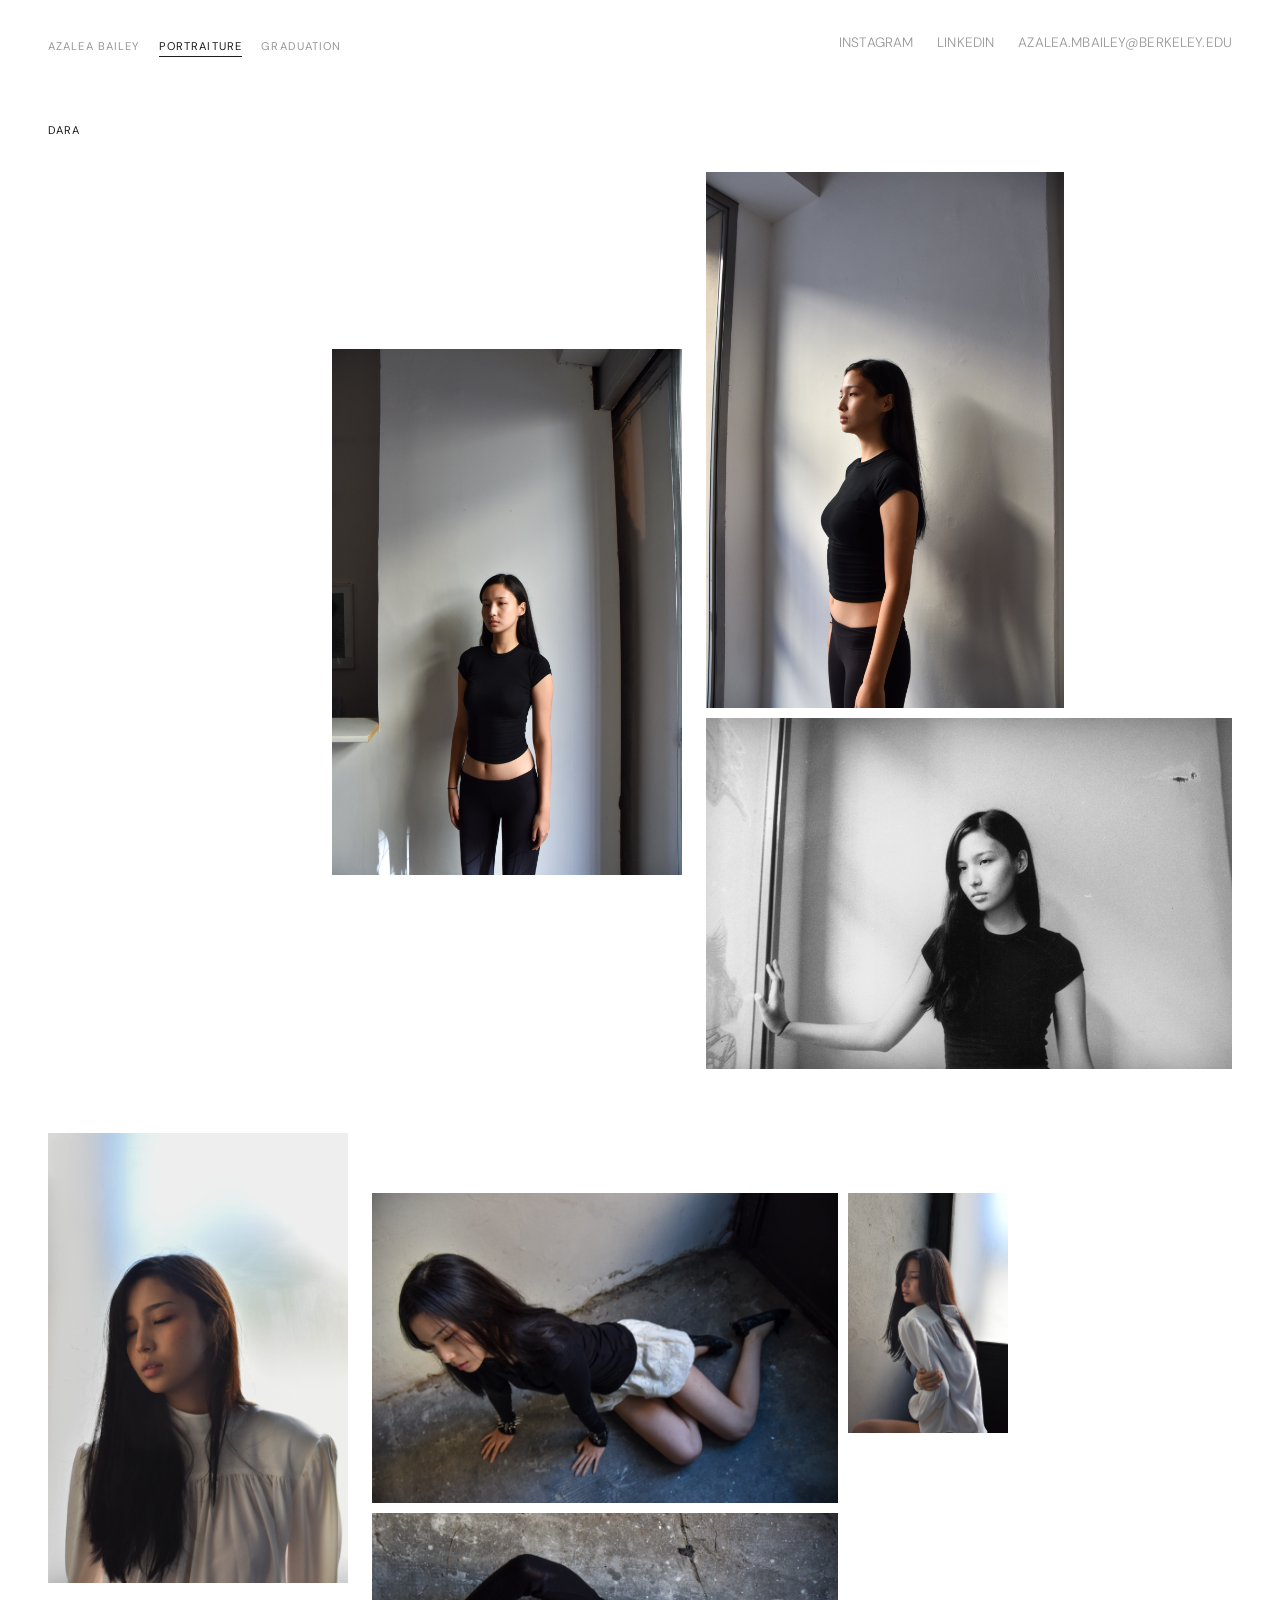
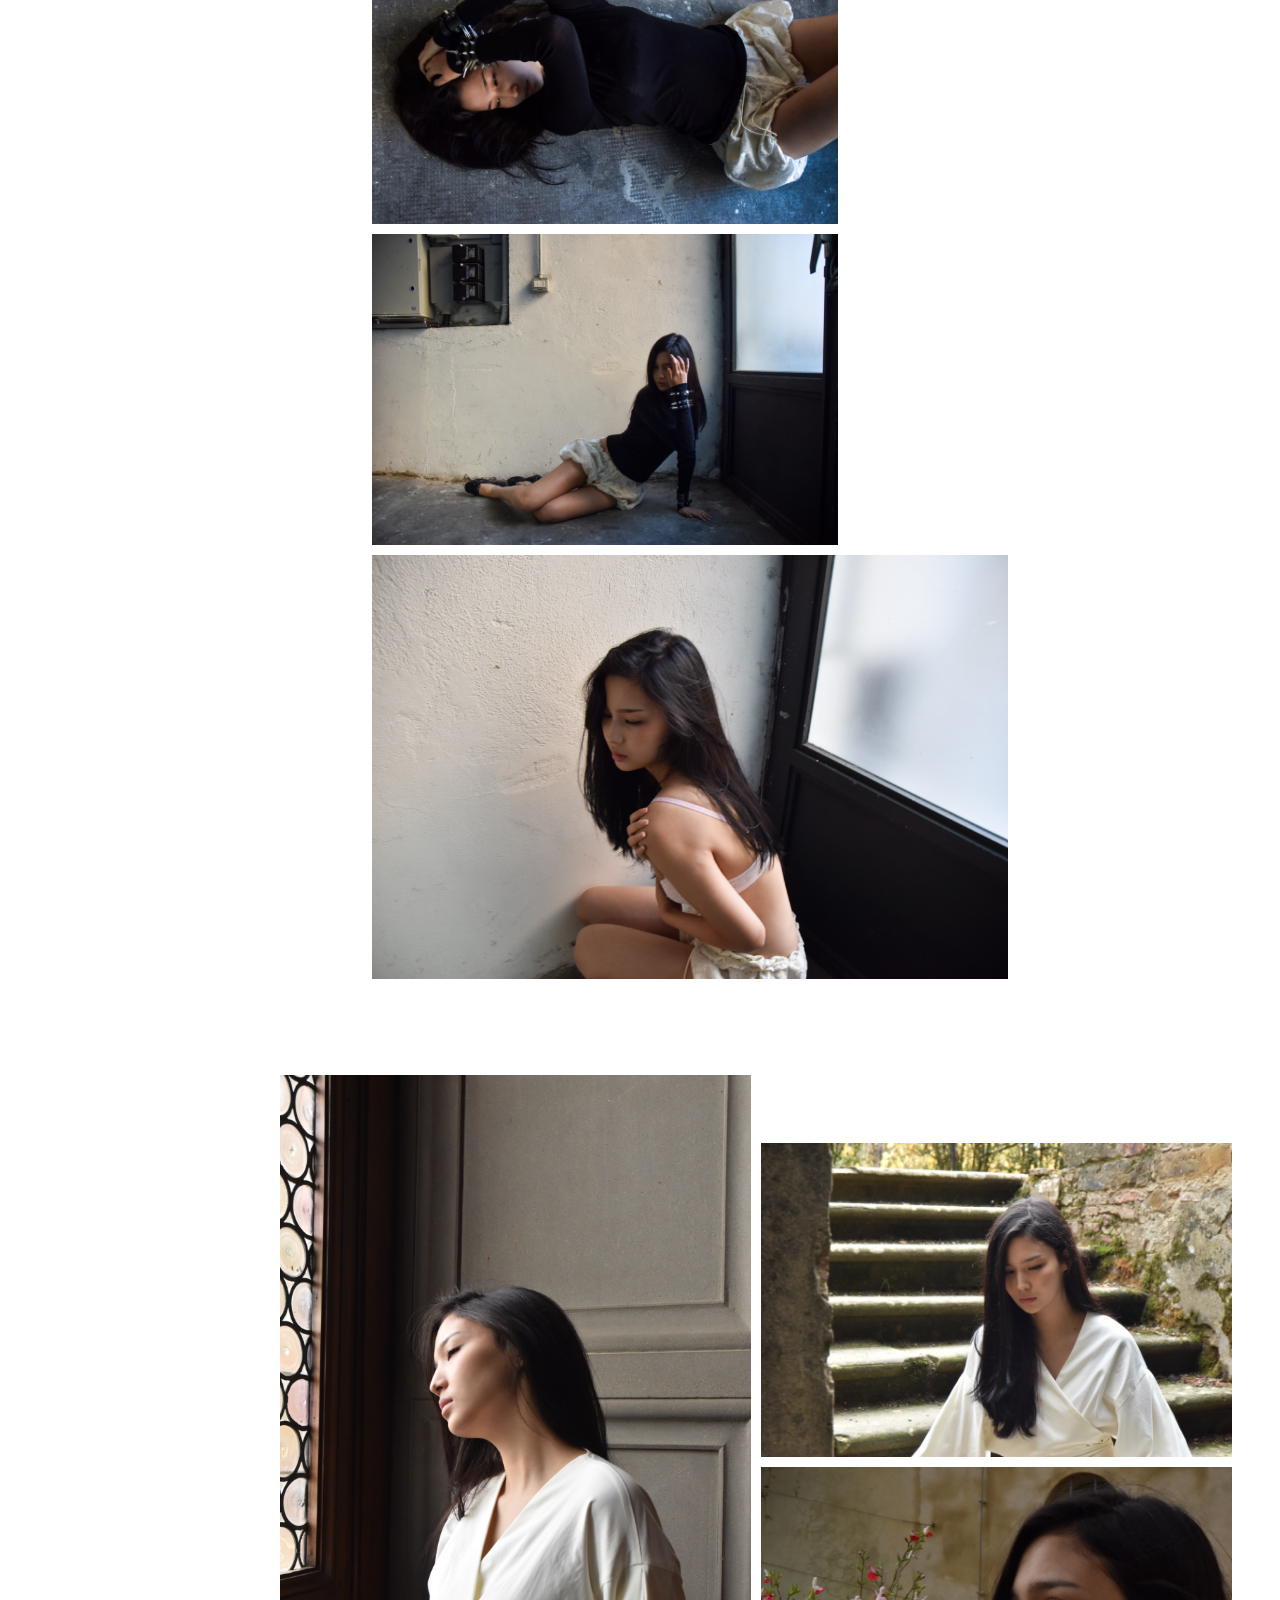
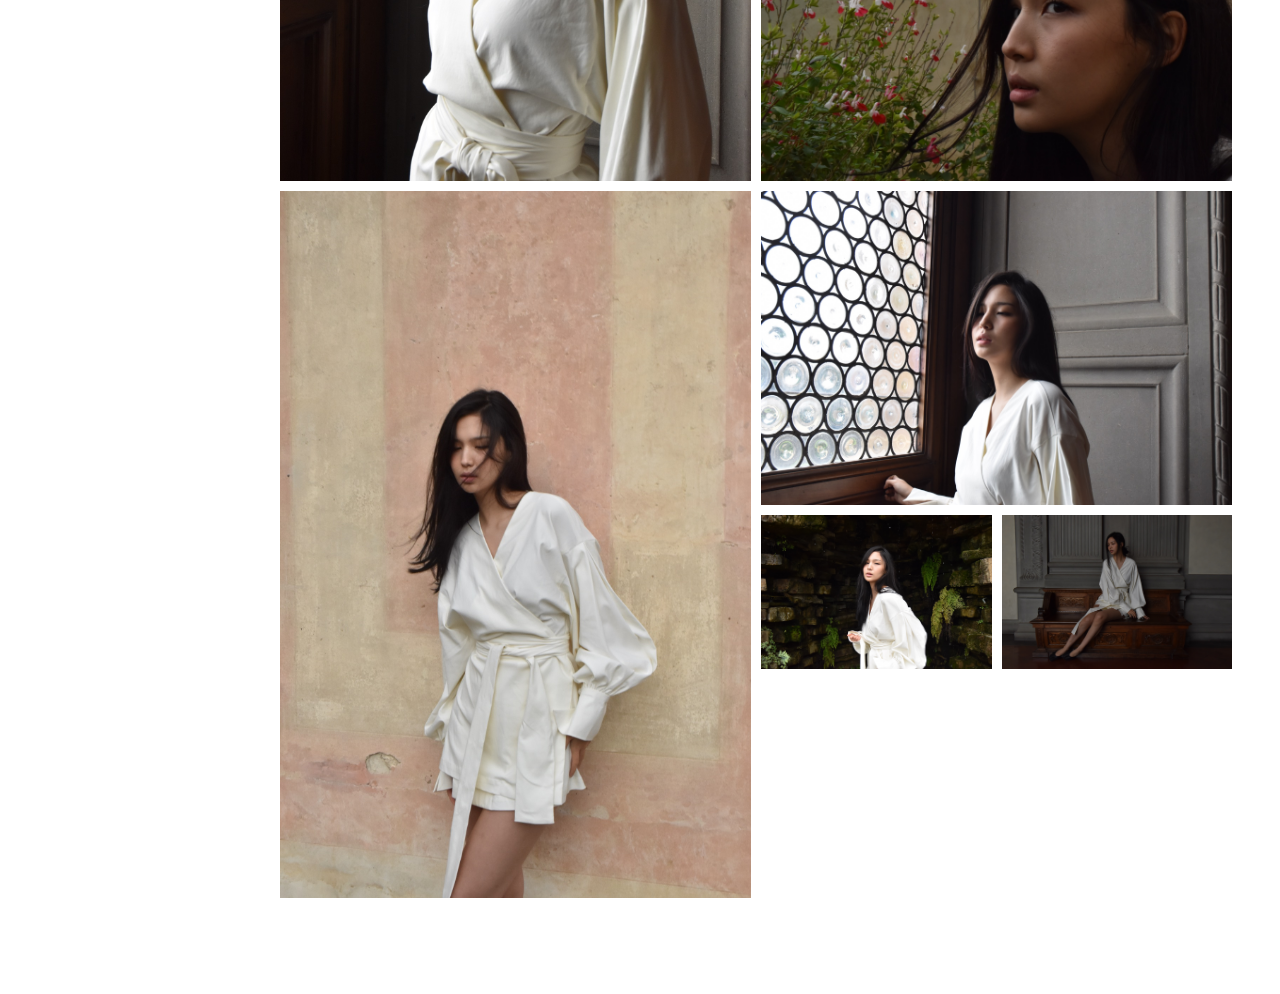
==== commit 67909d96: "Dara: restore pre-text photo formatting, keep current header Reverted the p1/p2 photo grid markup to" ====
--- a/dara.html
+++ b/dara.html
@@ -27,38 +27,34 @@
   </ul>
 
   <section class="gallery-section subject-section">
+    <p class="subject-name">Dara</p>
     <div class="dara-grid">
       <div class="dara-text-col">
-        <p class="subject-name">Dara</p>
         <p class="dara-intro-text"></p>
       </div>
-      <div class="dara-photo-strip">
-        <div class="dara-col" style="flex: 0 0 340px; margin-top: 130px;">
-          <div class="dara-photo" style="aspect-ratio: 2 / 3; width: 340px;"><img src="photos/portraiture/dara/p1/DSC_0160-2.jpg" alt="Dara portrait" /></div>
-        </div>
-        <div class="dara-col" style="flex: 0 0 510px;">
-          <div class="dara-photo" style="aspect-ratio: 2 / 3; width: 348px;"><img src="photos/portraiture/dara/p1/DSC_0226-2.jpg" alt="Dara portrait" /></div>
-          <div class="dara-photo" style="aspect-ratio: 6246 / 4171; width: 510px;"><img src="photos/portraiture/dara/p1/azalea0007-2.jpg" alt="Dara portrait" /></div>
-        </div>
+      <div class="dara-col" style="flex: 0 0 340px; margin-top: 130px;">
+        <div class="dara-photo" style="aspect-ratio: 2 / 3; width: 340px;"><img src="photos/portraiture/dara/p1/DSC_0160-2.jpg" alt="Dara portrait" /></div>
+      </div>
+      <div class="dara-col" style="flex: 0 0 510px;">
+        <div class="dara-photo" style="aspect-ratio: 2 / 3; width: 348px;"><img src="photos/portraiture/dara/p1/DSC_0226-2.jpg" alt="Dara portrait" /></div>
+        <div class="dara-photo" style="aspect-ratio: 6246 / 4171; width: 510px;"><img src="photos/portraiture/dara/p1/azalea0007-2.jpg" alt="Dara portrait" /></div>
       </div>
     </div>
     <div class="dara-p2">
-      <div class="dara-p2-left-col">
-        <div class="dara-photo" style="aspect-ratio: 2 / 3;"><img src="photos/portraiture/dara/p2/bailey_006 (1).jpg" alt="Dara portrait" /></div>
-      </div>
+      <div class="dara-photo" style="width: 485px; aspect-ratio: 2 / 3; flex-shrink: 0;"><img src="photos/portraiture/dara/p2/bailey_006 (1).jpg" alt="Dara portrait" /></div>
       <div class="dara-p2-right" style="margin-top: 60px;">
         <div class="dara-p2-top">
           <div class="dara-p2-middle">
-            <div class="dara-photo" style="width: 185px; aspect-ratio: 3 / 2;"><img src="photos/portraiture/dara/p2/DSC_0006-6.jpg" alt="Dara portrait" /></div>
-            <div class="dara-photo" style="width: 185px; aspect-ratio: 3 / 2;"><img src="photos/portraiture/dara/p2/DSC_0085-4.jpg" alt="Dara portrait" /></div>
-            <div class="dara-photo" style="width: 185px; aspect-ratio: 3 / 2;"><img src="photos/portraiture/dara/p2/DSC_0193-2.jpg" alt="Dara portrait" /></div>
+            <div class="dara-photo" style="width: 240px; aspect-ratio: 3 / 2;"><img src="photos/portraiture/dara/p2/DSC_0006-6.jpg" alt="Dara portrait" /></div>
+            <div class="dara-photo" style="width: 240px; aspect-ratio: 3 / 2;"><img src="photos/portraiture/dara/p2/DSC_0085-4.jpg" alt="Dara portrait" /></div>
+            <div class="dara-photo" style="width: 240px; aspect-ratio: 3 / 2;"><img src="photos/portraiture/dara/p2/DSC_0193-2.jpg" alt="Dara portrait" /></div>
           </div>
-          <div class="dara-photo" style="width: 255px; aspect-ratio: 2 / 3; flex-shrink: 0;"><img src="photos/portraiture/dara/p2/bailey_005 (1).jpg" alt="Dara portrait" /></div>
+          <div class="dara-photo" style="width: 333px; aspect-ratio: 2 / 3; flex-shrink: 0;"><img src="photos/portraiture/dara/p2/bailey_005 (1).jpg" alt="Dara portrait" /></div>
         </div>
-        <div class="dara-photo" style="width: 360px; aspect-ratio: 3 / 2;"><img src="photos/portraiture/dara/p2/DSC_0368-3.jpg" alt="Dara portrait" /></div>
+        <div class="dara-photo" style="width: 480px; aspect-ratio: 3 / 2;"><img src="photos/portraiture/dara/p2/DSC_0368-3.jpg" alt="Dara portrait" /></div>
       </div>
-      <div style="flex: 0 0 280px; padding-top: 60px; margin-left: 6rem;">
-        <p class="dara-intro-text" style="max-width: none;"></p>
+      <div style="flex: 0 0 200px; padding-top: 1rem;">
+        <p class="dara-intro-text"></p>
       </div>
     </div>
     <div class="dara-p3-wrapper">
--- a/styles.css
+++ b/styles.css
@@ -905,14 +905,6 @@
   padding-right: 2rem;
 }
 
-.dara-p2-left-col {
-  display: flex;
-  flex-direction: column;
-  gap: 1.5rem;
-  flex-shrink: 0;
-  width: 485px;
-}
-
 .dara-intro-text {
   font-family: var(--font-display);
   font-size: 0.95rem;
@@ -936,13 +928,6 @@
   display: flex;
   flex-direction: column;
   gap: 10px;
-}
-
-.dara-photo-strip {
-  display: flex;
-  align-items: flex-start;
-  gap: 10px;
-  flex-shrink: 0;
 }
 
 .dara-photo img {
@@ -1248,13 +1233,8 @@
     min-width: 0;
   }
 
-  .dara-photo-strip {
-    flex: 1;
-    min-width: 0;
-  }
-
   /* Maintain original 340:510 (2:3) ratio between columns */
-  .dara-col:nth-child(1) {
+  .dara-text-col + .dara-col {
     flex: 2 !important;
     width: auto !important;
     /* Scale margin-top proportionally with strip width (130/860 ≈ 15%) */
@@ -1262,7 +1242,7 @@
     min-width: 0;
   }
 
-  .dara-col:nth-child(2) {
+  .dara-text-col + .dara-col + .dara-col {
     flex: 3 !important;
     width: auto !important;
     margin-top: 0 !important;
@@ -1270,17 +1250,17 @@
   }
 
   /* Col 1 portrait fills its column */
-  .dara-col:nth-child(1) .dara-photo {
+  .dara-text-col + .dara-col .dara-photo {
     width: 100% !important;
   }
 
   /* Col 2 portrait: maintain original 348/510 ≈ 68% ratio within col */
-  .dara-col:nth-child(2) .dara-photo:first-child {
+  .dara-text-col + .dara-col + .dara-col .dara-photo:first-child {
     width: 68% !important;
   }
 
   /* Col 2 landscape: fill full column width */
-  .dara-col:nth-child(2) .dara-photo:last-child {
+  .dara-text-col + .dara-col + .dara-col .dara-photo:last-child {
     width: 100% !important;
   }
 
@@ -1291,7 +1271,7 @@
     margin-top: 4rem;
   }
 
-  .dara-p2-left-col {
+  .dara-p2 > .dara-photo {
     width: 300px !important;
   }
 
@@ -1735,23 +1715,9 @@
     padding-right: 0;
   }
 
-  .dara-p2-left-col {
-    width: 100%;
-  }
-
-  .dara-p2-left-col .dara-intro-text {
-    max-width: none;
-  }
-
   .dara-p3-text {
     flex: none;
     padding-top: 0;
-  }
-
-  .dara-photo-strip {
-    flex-direction: column;
-    width: 100%;
-    overflow-x: visible;
   }
 
   .dara-col {
